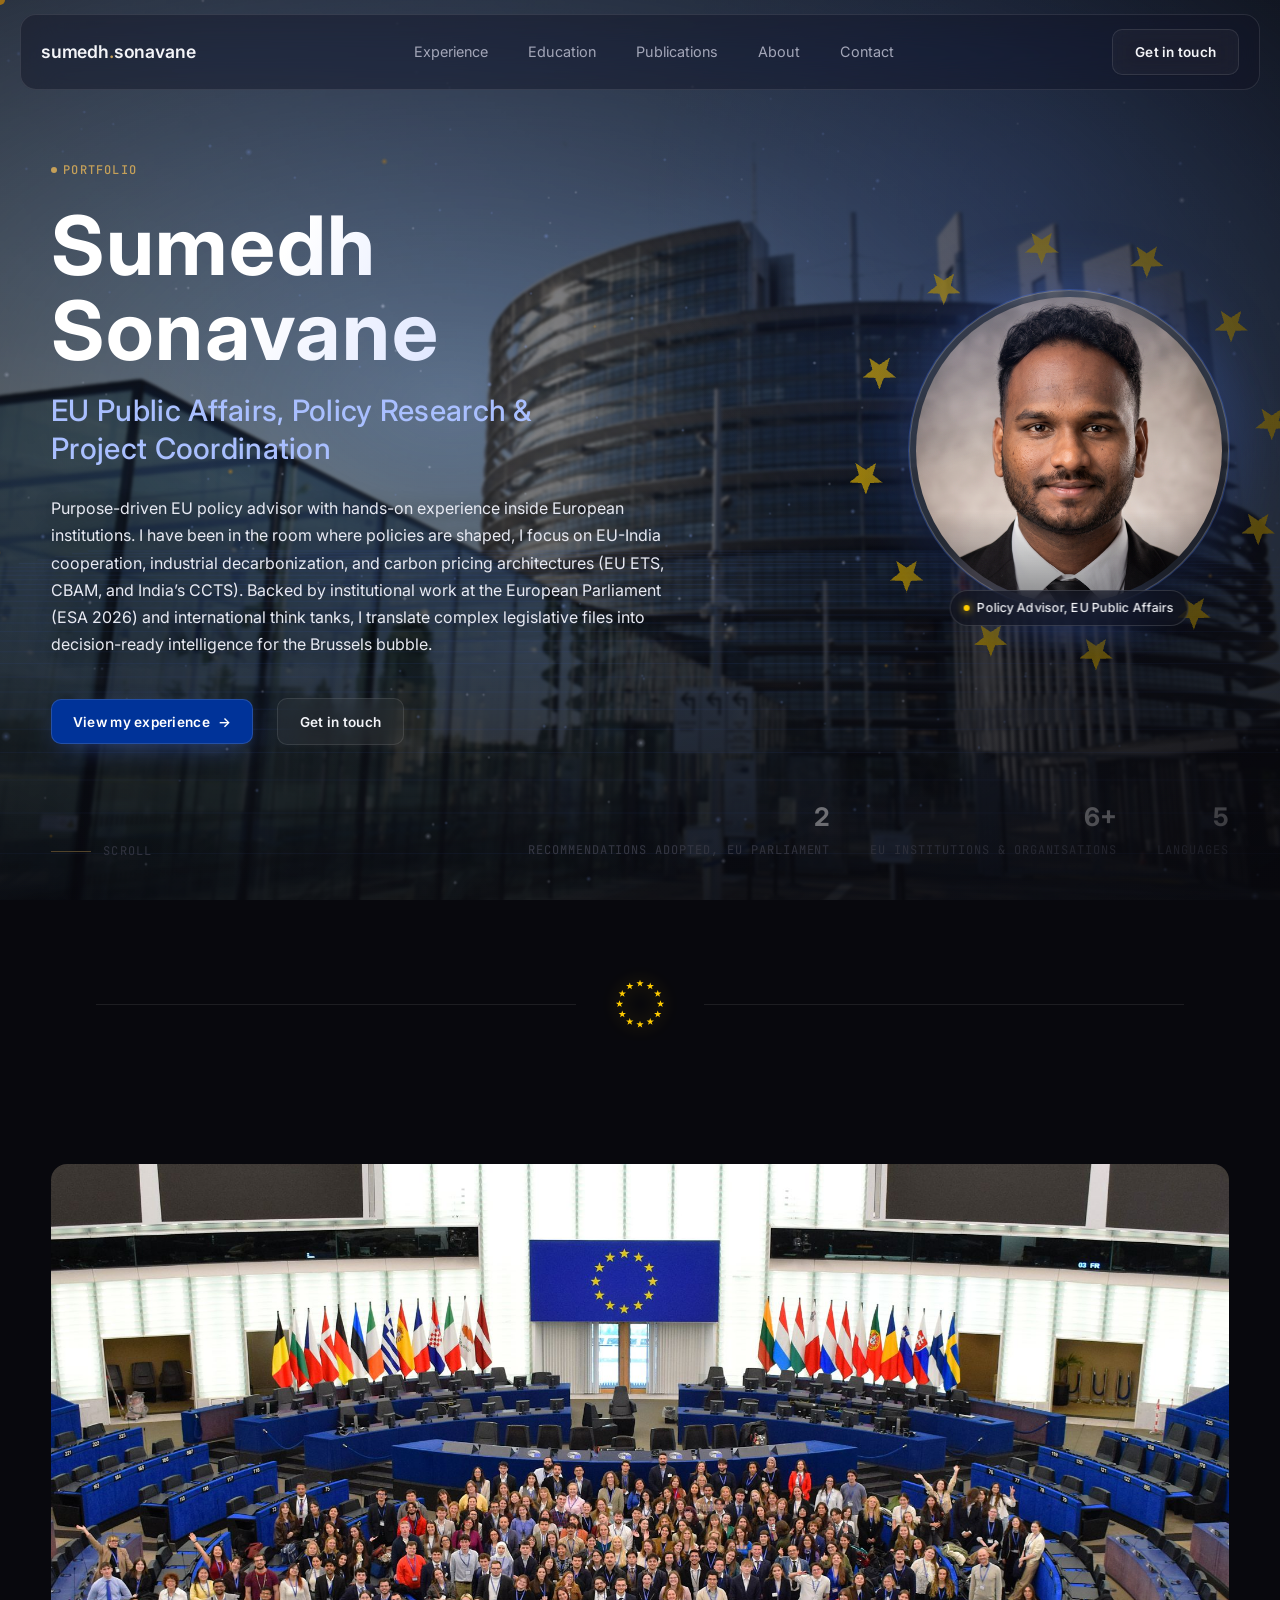
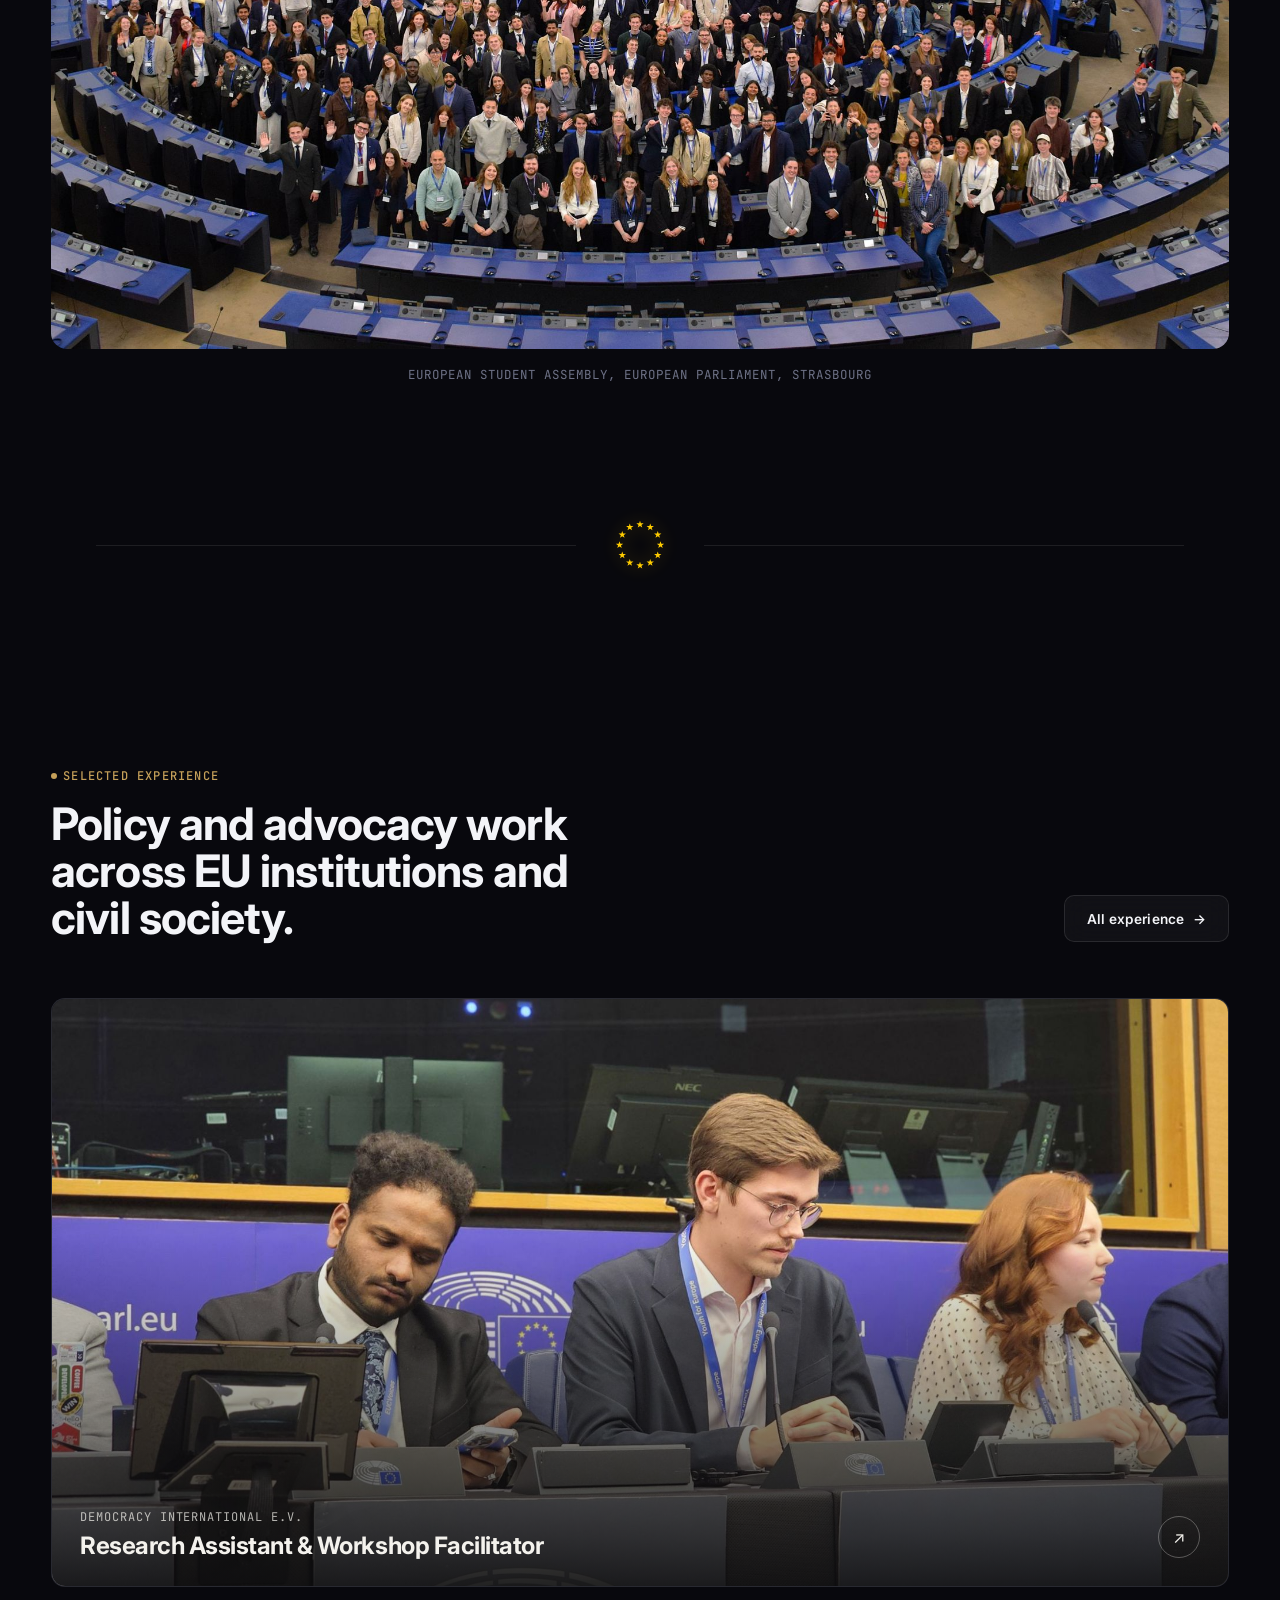
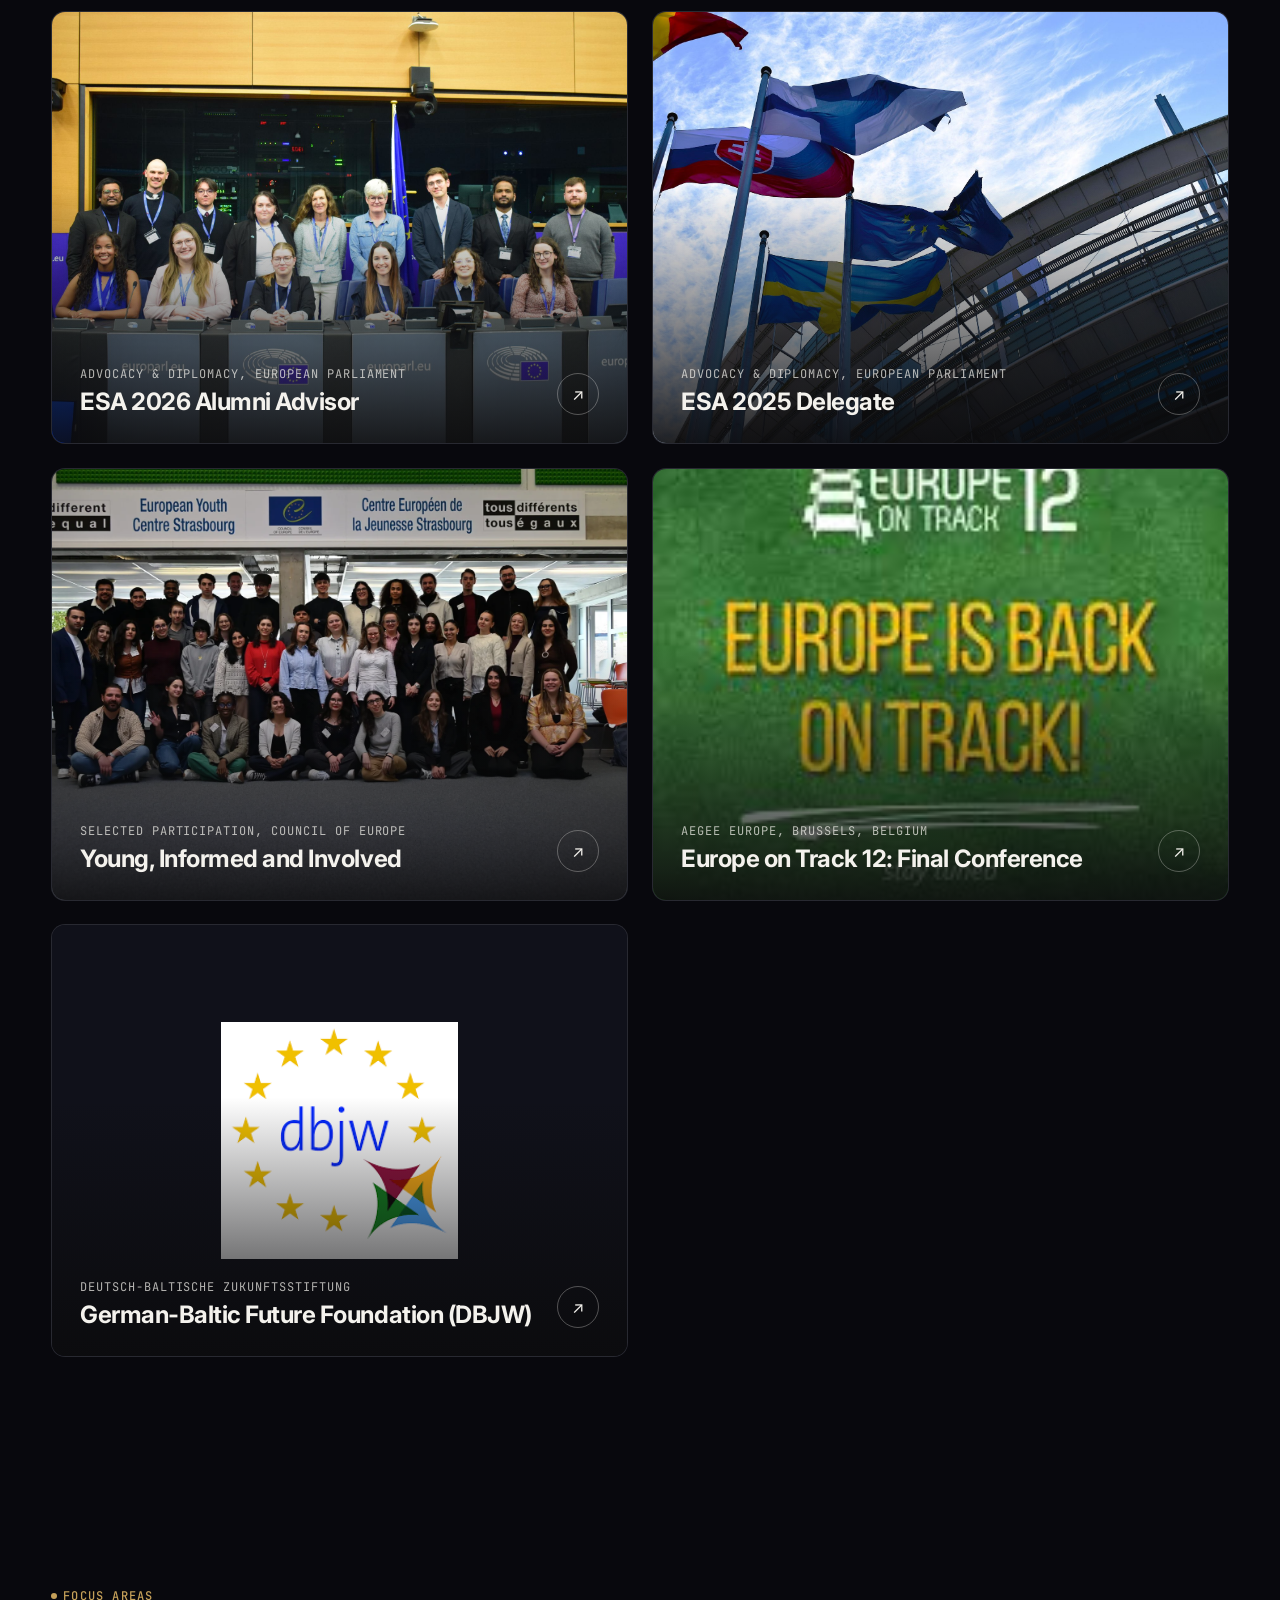
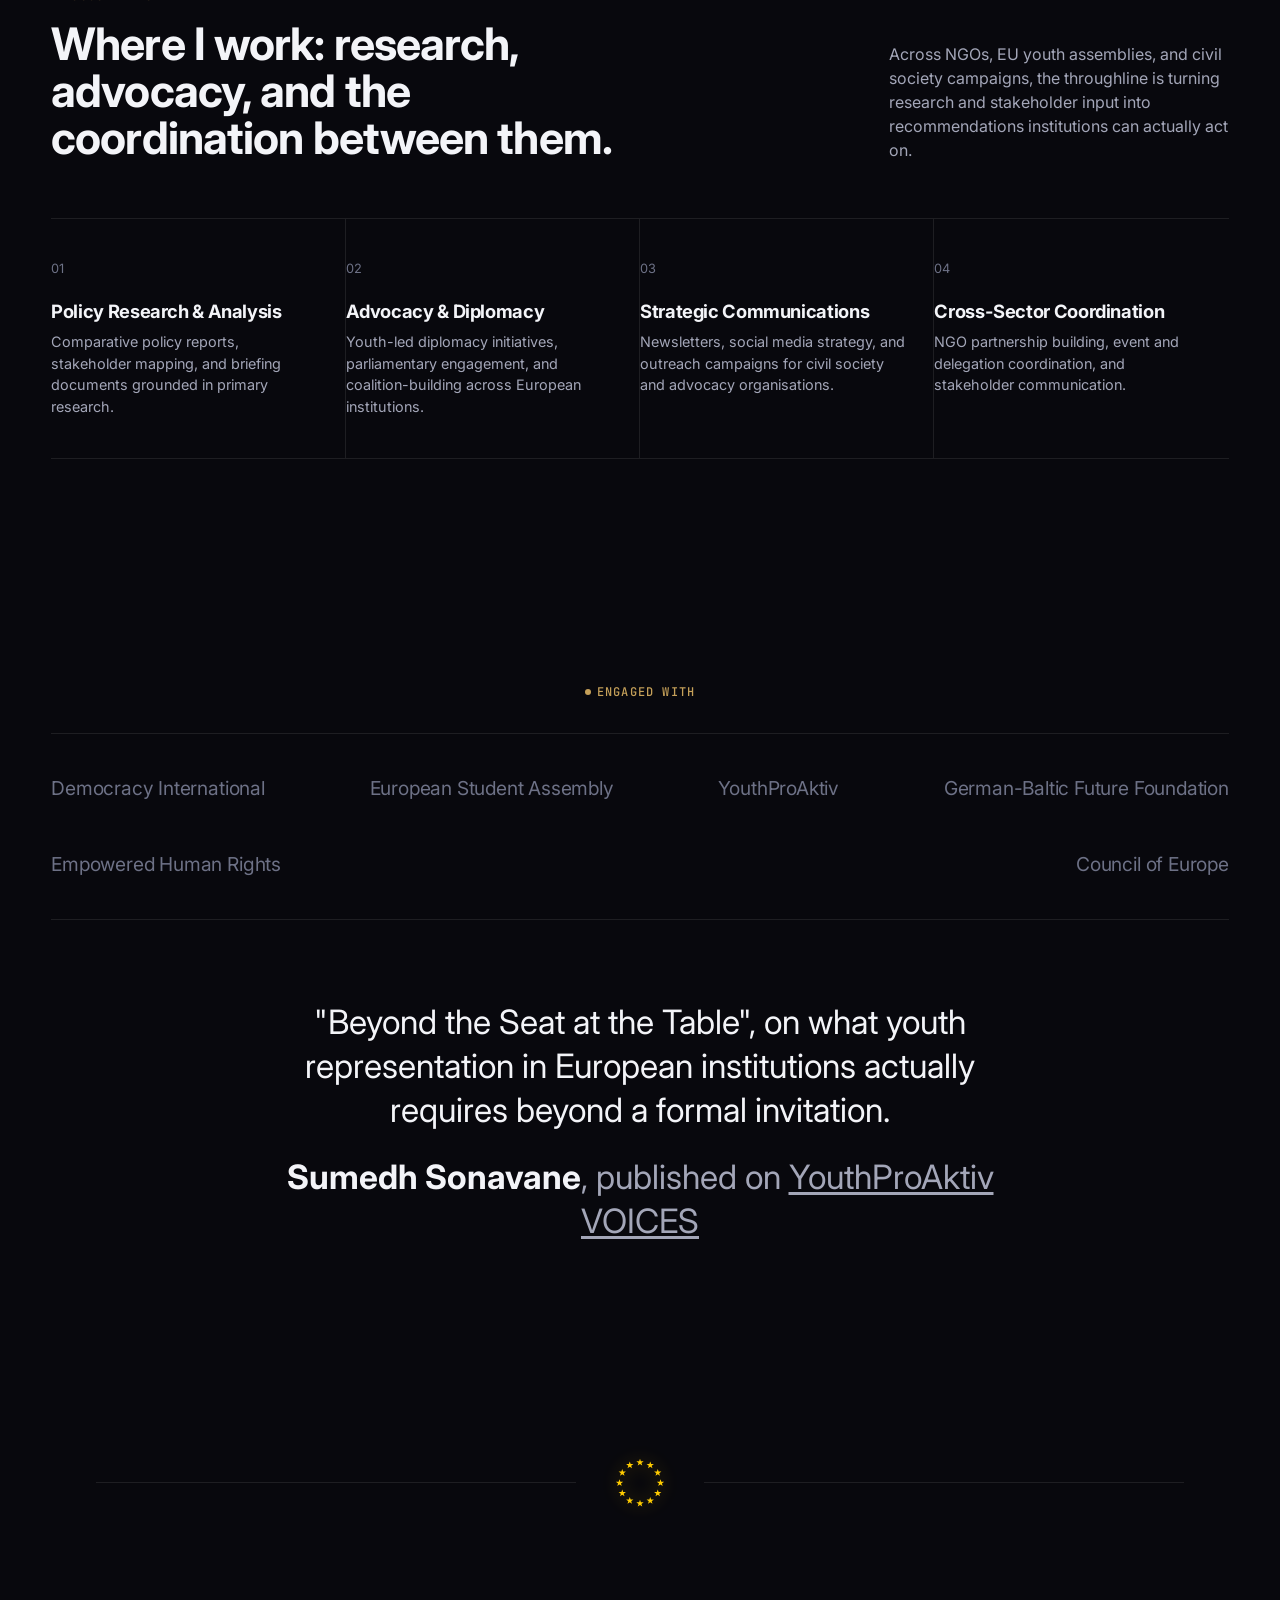
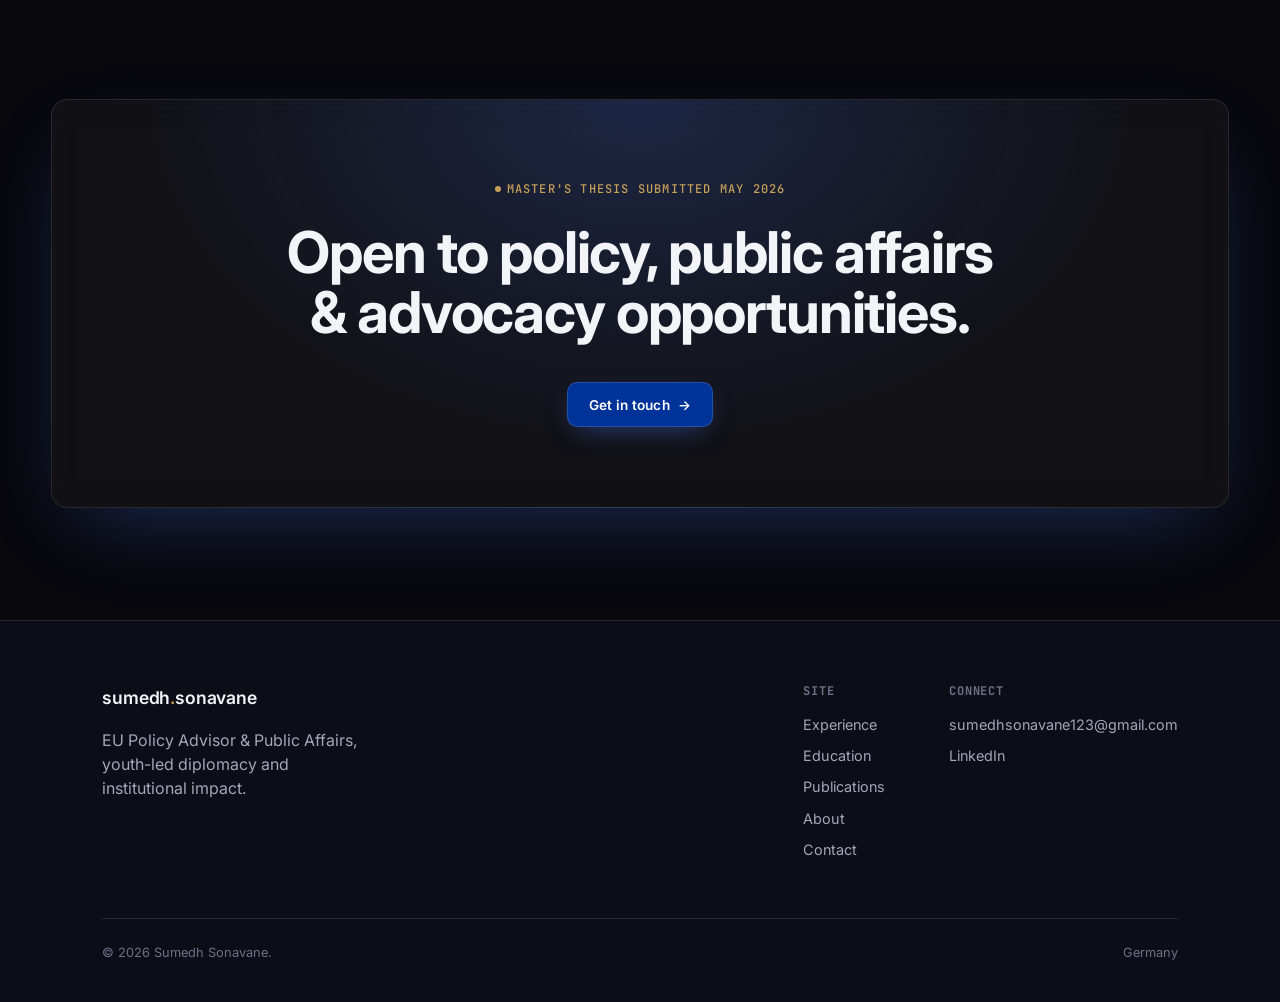
==== index.html @ 0003c704 "Initial commit: Sumedh Sonavane portfolio site" ====
<!DOCTYPE html>
<html lang="en">
<head>
<meta charset="UTF-8" />
<meta name="viewport" content="width=device-width, initial-scale=1.0" />
<title>Sumedh Sonavane | EU Public Affairs, Policy Research &amp; Project Coordination</title>
<meta name="description" content="Sumedh Sonavane, EU policy advisor and researcher working on industrial decarbonization, carbon pricing (EU ETS, CBAM, India's CCTS) and cross-border trade policy. Based in Germany." />
<meta name="theme-color" content="#08080d" />
<link rel="preconnect" href="https://fonts.googleapis.com">
<link rel="preconnect" href="https://fonts.gstatic.com" crossorigin>
<link href="https://fonts.googleapis.com/css2?family=Inter:wght@400;500;600;700;800&family=JetBrains+Mono:wght@400;500&display=swap" rel="stylesheet">
<link rel="stylesheet" href="css/styles.css" />
</head>
<body>

<nav class="nav">
  <a href="index.html" class="nav-logo">sumedh<span>.</span>sonavane</a>
  <div class="nav-links nav-links-desktop">
    <a href="experience/index.html">Experience</a>
    <a href="education.html">Education</a>
    <a href="publications.html">Publications</a>
    <a href="about.html">About</a>
    <a href="contact.html">Contact</a>
  </div>
  <div class="nav-cta">
    <a href="contact.html" class="btn btn-outline">Get in touch</a>
    <button class="nav-toggle" aria-label="Toggle menu">
      <span></span><span></span>
    </button>
  </div>
</nav>

<div class="mobile-menu">
  <a href="experience/index.html">Experience</a>
  <a href="education.html">Education</a>
  <a href="publications.html">Publications</a>
  <a href="about.html">About</a>
  <a href="contact.html">Contact</a>
</div>

<!-- ============ HERO ============ -->
<header class="hero">
  <div class="hero-bg-photo"><img src="images/eu-parliament-building.jpg" alt="" role="presentation" fetchpriority="high" /></div>
  <canvas id="hero-canvas" aria-hidden="true"></canvas>
  <div class="hero-glow"></div>
  <div class="container hero-content">
    <div class="hero-grid">
      <div class="hero-text">
        <p class="eyebrow reveal is-visible" style="margin-bottom:1.5rem;">Portfolio</p>
        <h1 class="hero-headline">
          <span class="line name"><span>Sumedh Sonavane</span></span>
          <span class="line role"><span><span class="sr-only">| </span>EU Public Affairs, Policy Research &amp; Project Coordination</span></span>
        </h1>
        <p class="hero-sub reveal is-visible">Purpose-driven EU policy advisor with hands-on experience inside European institutions. I have been in the room where policies are shaped, I focus on EU-India cooperation, industrial decarbonization, and carbon pricing architectures (EU ETS, CBAM, and India’s CCTS). Backed by institutional work at the European Parliament (ESA 2026) and international think tanks, I translate complex legislative files into decision-ready intelligence for the Brussels bubble.</p>
        <div class="hero-actions reveal is-visible">
          <a href="experience/index.html" class="btn btn-primary">View my experience <span class="btn-arrow">→</span></a>
          <a href="contact.html" class="btn btn-outline">Get in touch</a>
        </div>
      </div>
      <div class="hero-photo-wrap reveal is-visible">
        <div class="hero-photo-frame">
          <img src="images/sumedh-portrait.png" width="600" height="600" alt="Portrait of Sumedh Sonavane" fetchpriority="high" />
        </div>
        <div class="hero-photo-chip"><span class="dot"></span>Policy Advisor, EU Public Affairs</div>
      </div>
    </div>
  </div>
  <div class="hero-scroll"><span class="hero-scroll-line"></span> Scroll</div>
  <div class="hero-stats">
    <div class="hero-stat"><strong>2</strong><span>Recommendations adopted, EU Parliament</span></div>
    <div class="hero-stat"><strong>6+</strong><span>EU institutions &amp; organisations</span></div>
    <div class="hero-stat"><strong>5</strong><span>Languages</span></div>
  </div>
</header>

<div class="eu-divider reveal">
  <svg class="eu-stars-circle" viewBox="0 0 100 100" width="64" height="64" aria-hidden="true">
    <defs>
      <polygon id="eu-star-2" points="0,-6 1.38,-1.9 5.71,-1.85 2.24,0.73 3.53,4.85 0,2.35 -3.53,4.85 -2.24,0.73 -5.71,-1.85 -1.38,-1.9" />
    </defs>
    <g fill="var(--eu-yellow)">
      <use href="#eu-star-2" transform="translate(50,18)" />
      <use href="#eu-star-2" transform="translate(66,22.29)" />
      <use href="#eu-star-2" transform="translate(77.71,34)" />
      <use href="#eu-star-2" transform="translate(82,50)" />
      <use href="#eu-star-2" transform="translate(77.71,66)" />
      <use href="#eu-star-2" transform="translate(66,77.71)" />
      <use href="#eu-star-2" transform="translate(50,82)" />
      <use href="#eu-star-2" transform="translate(34,77.71)" />
      <use href="#eu-star-2" transform="translate(22.29,66)" />
      <use href="#eu-star-2" transform="translate(18,50)" />
      <use href="#eu-star-2" transform="translate(22.29,34)" />
      <use href="#eu-star-2" transform="translate(34,22.29)" />
    </g>
  </svg>
</div>

<!-- ============ PHOTO BANNER ============ -->
<section class="photo-banner reveal">
  <div class="container">
    <div class="photo-banner-media">
      <img src="images/esa-hemicycle.jpg" alt="European Student Assembly delegates gathered in the hemicycle, European Parliament, Strasbourg" />
    </div>
    <p class="photo-banner-caption">European Student Assembly, European Parliament, Strasbourg</p>
  </div>
</section>

<div class="eu-divider reveal">
  <svg class="eu-stars-circle" viewBox="0 0 100 100" width="64" height="64" aria-hidden="true">
    <defs>
      <polygon id="eu-star-3" points="0,-6 1.38,-1.9 5.71,-1.85 2.24,0.73 3.53,4.85 0,2.35 -3.53,4.85 -2.24,0.73 -5.71,-1.85 -1.38,-1.9" />
    </defs>
    <g fill="var(--eu-yellow)">
      <use href="#eu-star-3" transform="translate(50,18)" />
      <use href="#eu-star-3" transform="translate(66,22.29)" />
      <use href="#eu-star-3" transform="translate(77.71,34)" />
      <use href="#eu-star-3" transform="translate(82,50)" />
      <use href="#eu-star-3" transform="translate(77.71,66)" />
      <use href="#eu-star-3" transform="translate(66,77.71)" />
      <use href="#eu-star-3" transform="translate(50,82)" />
      <use href="#eu-star-3" transform="translate(34,77.71)" />
      <use href="#eu-star-3" transform="translate(22.29,66)" />
      <use href="#eu-star-3" transform="translate(18,50)" />
      <use href="#eu-star-3" transform="translate(22.29,34)" />
      <use href="#eu-star-3" transform="translate(34,22.29)" />
    </g>
  </svg>
</div>

<!-- ============ FEATURED EXPERIENCE ============ -->
<section id="experience">
  <div class="container">
    <div class="section-head reveal">
      <div>
        <p class="eyebrow" style="margin-bottom:1rem;">Selected experience</p>
        <h2 class="section-title">Policy and advocacy work across EU institutions and civil society.</h2>
      </div>
      <a href="experience/index.html" class="btn btn-outline">All experience <span class="btn-arrow">→</span></a>
    </div>

    <div class="work-grid reveal-stagger reveal">
      <a href="experience/democracy-international.html" class="work-card span-2">
        <div class="work-card-media"><img src="images/di-workshop-panel.jpg" alt="Sumedh Sonavane on a delegate panel, European Parliament, Strasbourg" /></div>
        <div class="work-card-info">
          <div>
            <p class="work-card-tag">Democracy International e.V.</p>
            <h3 class="work-card-title">Research Assistant &amp; Workshop Facilitator</h3>
          </div>
          <span class="work-card-arrow">↗</span>
        </div>
      </a>
      <a href="experience/esa-2026.html" class="work-card">
        <div class="work-card-media"><img src="images/esa-2026-team.jpg" alt="Alumni advisors and staff of the European Student Assembly 2026, European Parliament, Strasbourg" /></div>
        <div class="work-card-info">
          <div>
            <p class="work-card-tag">Advocacy &amp; Diplomacy, European Parliament</p>
            <h3 class="work-card-title">ESA 2026 Alumni Advisor</h3>
          </div>
          <span class="work-card-arrow">↗</span>
        </div>
      </a>
      <a href="experience/esa-2025.html" class="work-card">
        <div class="work-card-media"><img src="images/eu-flags.jpg" alt="EU and national flags outside the European Parliament, Strasbourg" /></div>
        <div class="work-card-info">
          <div>
            <p class="work-card-tag">Advocacy &amp; Diplomacy, European Parliament</p>
            <h3 class="work-card-title">ESA 2025 Delegate</h3>
          </div>
          <span class="work-card-arrow">↗</span>
        </div>
      </a>
      <a href="experience/coe-study-session.html" class="work-card">
        <div class="work-card-media"><img src="images/coe-youth-centre.webp" alt="Participants at the Council of Europe study session, European Youth Centre, Strasbourg" /></div>
        <div class="work-card-info">
          <div>
            <p class="work-card-tag">Selected Participation, Council of Europe</p>
            <h3 class="work-card-title">Young, Informed and Involved</h3>
          </div>
          <span class="work-card-arrow">↗</span>
        </div>
      </a>
      <a href="https://www.linkedin.com/posts/europeontrack_europeontrack12-ecoanxiety-eyfcoe-activity-7481003895008378880-MJ6z" target="_blank" rel="noopener" class="work-card">
        <div class="work-card-media"><img src="images/europe-on-track-12.jpg" alt="Europe on Track 12 Final Conference" /></div>
        <div class="work-card-info">
          <div>
            <p class="work-card-tag">AEGEE Europe, Brussels, Belgium</p>
            <h3 class="work-card-title">Europe on Track 12: Final Conference</h3>
          </div>
          <span class="work-card-arrow">↗</span>
        </div>
      </a>
      <a href="experience/dbjw.html" class="work-card">
        <div class="work-card-media" style="background:var(--bg-raised); display:flex; align-items:center; justify-content:center;">
          <img src="images/dbjw-logo.png" alt="DBJW logo" style="width:55%; height:55%; object-fit:contain;" />
        </div>
        <div class="work-card-info">
          <div>
            <p class="work-card-tag">Deutsch-Baltische Zukunftsstiftung</p>
            <h3 class="work-card-title">German-Baltic Future Foundation (DBJW)</h3>
          </div>
          <span class="work-card-arrow">↗</span>
        </div>
      </a>
    </div>
  </div>
</section>

<!-- ============ FOCUS AREAS ============ -->
<section>
  <div class="container">
    <div class="section-head reveal">
      <div>
        <p class="eyebrow" style="margin-bottom:1rem;">Focus areas</p>
        <h2 class="section-title">Where I work: research, advocacy, and the coordination between them.</h2>
      </div>
      <p class="section-desc">Across NGOs, EU youth assemblies, and civil society campaigns, the throughline is turning research and stakeholder input into recommendations institutions can actually act on.</p>
    </div>

    <div class="cap-grid reveal-stagger reveal">
      <div class="cap-item">
        <span class="num">01</span>
        <h3>Policy Research &amp; Analysis</h3>
        <p>Comparative policy reports, stakeholder mapping, and briefing documents grounded in primary research.</p>
      </div>
      <div class="cap-item">
        <span class="num">02</span>
        <h3>Advocacy &amp; Diplomacy</h3>
        <p>Youth-led diplomacy initiatives, parliamentary engagement, and coalition-building across European institutions.</p>
      </div>
      <div class="cap-item">
        <span class="num">03</span>
        <h3>Strategic Communications</h3>
        <p>Newsletters, social media strategy, and outreach campaigns for civil society and advocacy organisations.</p>
      </div>
      <div class="cap-item">
        <span class="num">04</span>
        <h3>Cross-Sector Coordination</h3>
        <p>NGO partnership building, event and delegation coordination, and stakeholder communication.</p>
      </div>
    </div>
  </div>
</section>

<!-- ============ ORGANISATIONS ============ -->
<section>
  <div class="container">
    <p class="eyebrow reveal" style="margin-bottom:2rem; justify-content:center; display:flex;">Engaged with</p>
    <div class="logo-strip reveal">
      <span>Democracy&nbsp;International</span>
      <span>European Student Assembly</span>
      <span>YouthProAktiv</span>
      <span>German-Baltic Future Foundation</span>
      <span>Empowered Human Rights</span>
      <span>Council of Europe</span>
    </div>

    <div class="quote-block reveal">
      <p>"Beyond the Seat at the Table", on what youth representation in European institutions actually requires beyond a formal invitation.</p>
      <p class="quote-attr"><strong>Sumedh Sonavane</strong>, published on <a href="https://youthproaktiv.substack.com/p/beyond-the-seat-at-the-table" target="_blank" rel="noopener" style="color:inherit; text-decoration:underline; text-underline-offset:3px;">YouthProAktiv VOICES</a></p>
    </div>
  </div>
</section>

<div class="eu-divider reveal">
  <svg class="eu-stars-circle" viewBox="0 0 100 100" width="64" height="64" aria-hidden="true">
    <defs>
      <polygon id="eu-star" points="0,-6 1.38,-1.9 5.71,-1.85 2.24,0.73 3.53,4.85 0,2.35 -3.53,4.85 -2.24,0.73 -5.71,-1.85 -1.38,-1.9" />
    </defs>
    <g fill="var(--eu-yellow)">
      <use href="#eu-star" transform="translate(50,18)" />
      <use href="#eu-star" transform="translate(66,22.29)" />
      <use href="#eu-star" transform="translate(77.71,34)" />
      <use href="#eu-star" transform="translate(82,50)" />
      <use href="#eu-star" transform="translate(77.71,66)" />
      <use href="#eu-star" transform="translate(66,77.71)" />
      <use href="#eu-star" transform="translate(50,82)" />
      <use href="#eu-star" transform="translate(34,77.71)" />
      <use href="#eu-star" transform="translate(22.29,66)" />
      <use href="#eu-star" transform="translate(18,50)" />
      <use href="#eu-star" transform="translate(22.29,34)" />
      <use href="#eu-star" transform="translate(34,22.29)" />
    </g>
  </svg>
</div>

<!-- ============ CTA ============ -->
<section>
  <div class="cta-band reveal">
    <p class="eyebrow" style="justify-content:center; display:flex; margin-bottom:1.5rem;">Master's thesis submitted May 2026</p>
    <h2>Open to policy, public affairs &amp; advocacy opportunities.</h2>
    <a href="contact.html" class="btn btn-primary">Get in touch <span class="btn-arrow">→</span></a>
  </div>
</section>

<footer>
  <div class="container">
    <div class="footer-top">
      <div>
        <a href="index.html" class="nav-logo">sumedh<span>.</span>sonavane</a>
        <p style="color:var(--fg-muted); margin-top:1rem; max-width:26ch;">EU Policy Advisor &amp; Public Affairs, youth-led diplomacy and institutional impact.</p>
      </div>
      <div class="footer-links">
        <div class="footer-col">
          <h4>Site</h4>
          <a href="experience/index.html">Experience</a>
          <a href="education.html">Education</a>
          <a href="publications.html">Publications</a>
          <a href="about.html">About</a>
          <a href="contact.html">Contact</a>
        </div>
        <div class="footer-col">
          <h4>Connect</h4>
          <a href="mailto:sumedhsonavane123@gmail.com">sumedhsonavane123@gmail.com</a>
          <a href="https://www.linkedin.com/in/sumedh-sonavane-eu" target="_blank" rel="noopener">LinkedIn</a>
        </div>
      </div>
    </div>
    <div class="footer-bottom">
      <span>© 2026 Sumedh Sonavane.</span>
      <span>Germany</span>
    </div>
  </div>
</footer>

<script src="js/main.js"></script>
<script>
  // Load the 3D hero after first paint so it never delays content.
  (function () {
    function load() { var s = document.createElement('script'); s.src = 'js/hero3d.js'; document.body.appendChild(s); }
    function ready() { (window.requestIdleCallback || function (f) { setTimeout(f, 200); })(load); }
    if (document.readyState === 'complete') ready(); else window.addEventListener('load', ready);
  })();
</script>
</body>
</html>
---- css/styles.css ----
/* ============================================
   DESIGN TOKENS
   ============================================ */
:root {
  color-scheme: dark;

  /* EU blue, brightened into a glow for dark surfaces, plus a muted gold */
  --eu-blue: #003399;
  --eu-yellow: #FFCC00;
  --glow: #4d7cff;
  --glow-soft: rgba(77, 124, 255, 0.16);
  --eu-gold: #C5A059;

  /* Dark glass "chrome" — floating nav, page headers, footer, CTA panels */
  --navy: #0c0d16;
  --navy-raised: #14162a;
  --navy-line: rgba(255, 255, 255, 0.1);
  --navy-text: #f3f4f8;
  --navy-text-muted: #a3a6b8;
  --navy-text-faint: #6d7186;

  /* Deep charcoal reading surface */
  --bg: #08080d;
  --bg-raised: #10111a;
  --fg: #f3f4f8;
  --fg-muted: #a3a6b8;
  --fg-faint: #6d7186;
  --line: rgba(255, 255, 255, 0.09);

  --glass: rgba(255, 255, 255, 0.04);
  --glass-border: rgba(255, 255, 255, 0.1);

  --accent: var(--eu-gold);
  --accent-soft: #ecdcbd;
  --accent-hover: #a8854a;
  /* hover/active color for outline buttons & filters */
  --interactive: #7ea2ff;
  --radius: 2px;

  --font-display: 'Inter', system-ui, sans-serif; /* headings — bold/700 */
  --font-body: 'Inter', system-ui, sans-serif;    /* paragraphs — regular/400, medium/500 */
  --font-mono: 'JetBrains Mono', 'SF Mono', ui-monospace, monospace; /* labels, meta, code-style text */

  --container: 1320px;
  --gutter: clamp(1.25rem, 4vw, 3.5rem);

  --ease: cubic-bezier(0.16, 1, 0.3, 1);
  --dur-fast: 0.3s;
  --dur-med: 0.6s;
  --dur-slow: 1s;
}

/* ============================================
   RESET
   ============================================ */
*, *::before, *::after { box-sizing: border-box; margin: 0; padding: 0; }
html { scroll-behavior: smooth; }
@media (prefers-reduced-motion: reduce) {
  html { scroll-behavior: auto; }
  *, *::before, *::after { animation-duration: 0.01ms !important; animation-iteration-count: 1 !important; transition-duration: 0.01ms !important; scroll-behavior: auto !important; }
}
body {
  background: var(--bg);
  color: var(--fg);
  font-family: var(--font-body);
  font-size: 16px;
  line-height: 1.5;
  -webkit-font-smoothing: antialiased;
  overflow-x: hidden;
}
/* fixed ambient gradients — cheap, no repaint on scroll */
body::before {
  content: '';
  position: fixed; inset: 0; z-index: -1;
  pointer-events: none;
  background:
    radial-gradient(900px 520px at 88% -8%, rgba(77, 124, 255, 0.12), transparent 60%),
    radial-gradient(700px 480px at -8% 42%, rgba(197, 160, 89, 0.06), transparent 60%),
    radial-gradient(800px 500px at 60% 110%, rgba(77, 124, 255, 0.07), transparent 60%);
}
.sr-only {
  position: absolute; width: 1px; height: 1px; padding: 0; margin: -1px;
  overflow: hidden; clip: rect(0, 0, 0, 0); white-space: nowrap; border: 0;
}
::-webkit-scrollbar { width: 10px; }
::-webkit-scrollbar-track { background: var(--bg); }
::-webkit-scrollbar-thumb { background: #2a2c3c; border-radius: 999px; }
img { max-width: 100%; display: block; }
a { color: inherit; text-decoration: none; }
button { font: inherit; color: inherit; background: none; border: none; cursor: pointer; }
ul { list-style: none; }
h1, h2, h3, h4 { font-family: var(--font-display); font-weight: 700; line-height: 1.05; letter-spacing: -0.02em; }

.container {
  max-width: var(--container);
  margin: 0 auto;
  padding-left: var(--gutter);
  padding-right: var(--gutter);
}

.eyebrow {
  display: inline-flex;
  align-items: center;
  gap: 0.5em;
  font-family: var(--font-mono);
  font-size: 0.75rem;
  font-weight: 500;
  letter-spacing: 0.1em;
  text-transform: uppercase;
  color: var(--accent);
}
.eyebrow::before {
  content: '';
  width: 6px;
  height: 6px;
  border-radius: 50%;
  background: var(--accent);
}

/* ============================================
   BUTTONS
   ============================================ */
.btn {
  display: inline-flex;
  align-items: center;
  gap: 0.6em;
  padding: 0.9em 1.6em;
  font-size: 0.85rem;
  font-weight: 600;
  letter-spacing: 0.02em;
  border-radius: 10px;
  transition: transform var(--dur-fast) var(--ease), background var(--dur-fast) var(--ease), color var(--dur-fast) var(--ease), border-color var(--dur-fast) var(--ease), box-shadow var(--dur-fast) var(--ease);
  white-space: nowrap;
}
.btn-primary {
  background: var(--eu-blue); /* existing EU blue */
  color: #ffffff;
  box-shadow: 0 8px 28px -10px rgba(77, 124, 255, 0.55), inset 0 0 0 1px rgba(255, 255, 255, 0.14);
}
.btn-primary:hover { transform: translateY(-2px); background: #0a44c2; box-shadow: 0 12px 34px -10px rgba(77, 124, 255, 0.75), inset 0 0 0 1px rgba(255, 255, 255, 0.22); }
.btn-outline {
  border: 1px solid var(--glass-border);
  background: var(--glass);
  -webkit-backdrop-filter: blur(12px);
  backdrop-filter: blur(12px);
  color: var(--fg);
}
.btn-outline:hover { border-color: var(--interactive); color: var(--interactive); transform: translateY(-2px); }
.btn-arrow { transition: transform var(--dur-fast) var(--ease); }
.btn:hover .btn-arrow { transform: translateX(3px); }

/* ============================================
   NAV
   ============================================ */
.nav {
  --bg: var(--navy);
  --bg-raised: var(--navy-raised);
  --fg: var(--navy-text);
  --fg-muted: var(--navy-text-muted);
  --fg-faint: var(--navy-text-faint);
  --line: var(--navy-line);
  --interactive: var(--eu-gold);
  color: var(--fg);
  /* floating glass pill */
  position: fixed;
  top: 14px; left: 50%;
  transform: translateX(-50%);
  width: calc(100% - 2rem);
  max-width: 1240px;
  z-index: 100;
  display: flex;
  align-items: center;
  justify-content: space-between;
  padding: 0.85rem 1.25rem;
  border-radius: 16px;
  background: rgba(18, 19, 32, 0.45);
  -webkit-backdrop-filter: blur(18px) saturate(140%);
  backdrop-filter: blur(18px) saturate(140%);
  border: 1px solid var(--glass-border);
  transition: padding var(--dur-fast) var(--ease), background var(--dur-fast) var(--ease), box-shadow var(--dur-fast) var(--ease);
}
.nav.is-scrolled {
  padding-top: 0.65rem;
  padding-bottom: 0.65rem;
  background: rgba(14, 15, 26, 0.72);
  box-shadow: 0 10px 40px rgba(0, 0, 0, 0.45), 0 0 0 1px rgba(77, 124, 255, 0.08);
}
.nav-logo {
  font-family: var(--font-display);
  font-weight: 600;
  font-size: 1.1rem;
  letter-spacing: -0.01em;
}
.nav-logo span { color: var(--accent); }
.nav-links {
  display: flex;
  align-items: center;
  gap: 2.5rem;
}
.nav-links a:not(.btn) {
  font-size: 0.9rem;
  color: var(--fg-muted);
  position: relative;
  transition: color var(--dur-fast) var(--ease);
}
.nav-links a:not(.btn):hover { color: var(--fg); }
.nav-links a.active { color: var(--fg); }
.nav-cta { display: flex; align-items: center; gap: 1.5rem; }
.nav-toggle {
  display: none;
  flex-direction: column;
  gap: 5px;
  z-index: 200;
}
.nav-toggle span {
  width: 22px; height: 2px; background: var(--fg);
  transition: transform var(--dur-fast) var(--ease), opacity var(--dur-fast) var(--ease);
}

@media (max-width: 860px) {
  .nav-links-desktop { display: none; }
  .nav-cta .btn-outline { display: none; }
  .nav-toggle { display: flex; }
  .mobile-menu {
    --bg: var(--navy);
    --fg: var(--navy-text);
    --fg-muted: var(--navy-text-muted);
    --line: var(--navy-line);
    --interactive: var(--eu-gold);
    position: fixed; inset: 0;
    background: var(--bg);
    color: var(--fg);
    display: flex; flex-direction: column;
    justify-content: center;
    padding: var(--gutter);
    gap: 1.5rem;
    transform: translateY(-100%);
    transition: transform var(--dur-med) var(--ease);
    z-index: 150;
  }
  .mobile-menu.is-open { transform: translateY(0); }
  .mobile-menu a { font-family: var(--font-display); font-size: 2.5rem; font-weight: 600; }
  body.menu-open { overflow: hidden; }
}
@media (min-width: 861px) { .mobile-menu { display: none; } }

/* ============================================
   HERO
   ============================================ */
.hero {
  background: var(--bg);
  color: var(--fg);
  position: relative;
  z-index: 0; /* establishes .hero's own stacking context — without this, the -1 photo below escaped to the PAGE level and rendered behind unrelated content instead of just behind .hero's own background, which is why it was invisible */
  min-height: 100vh;
  display: flex;
  flex-direction: column;
  justify-content: center;
  padding-top: 8rem;
  padding-bottom: 8rem; /* room for the scroll cue + stats under the longer bio */
  overflow: hidden;
}
/* real photo of the Parliament building, sitting behind everything else but still clearly visible */
.hero-bg-photo {
  position: absolute; inset: 0; z-index: -1;
  overflow: hidden;
}
.hero-bg-photo img {
  width: 100%; height: 100%; object-fit: cover; object-position: center 30%;
  display: block;
  opacity: 0.55;
  filter: blur(1.5px) saturate(0.9);
  transform: scale(1.03); /* hides the blur's soft edge */
}
#hero-canvas {
  position: absolute; inset: 0;
  width: 100%; height: 100%;
  z-index: 0;
  pointer-events: none;
  opacity: 0;
  transition: opacity 1.4s var(--ease);
}
#hero-canvas.is-ready { opacity: 1; }
/* vignette keeps the 3D layer and background photo from ever competing with the text */
.hero::after {
  content: '';
  position: absolute; inset: 0; z-index: 0;
  pointer-events: none;
  background: radial-gradient(ellipse at 35% 45%, transparent 0%, rgba(8, 8, 13, 0.55) 65%, rgba(8, 8, 13, 0.88) 100%);
}
.hero-glow {
  position: absolute;
  top: -20%; right: -10%;
  width: 60vw; height: 60vw;
  max-width: 900px; max-height: 900px;
  background: radial-gradient(circle, rgba(77,124,255,0.18) 0%, rgba(77,124,255,0) 70%);
  pointer-events: none;
  z-index: 0;
}
.hero-content { position: relative; z-index: 1; }
.hero-grid {
  display: grid;
  grid-template-columns: 1.15fr 0.85fr;
  gap: 3rem;
  align-items: center;
}
.hero-photo-wrap {
  position: relative;
  max-width: 320px;
  margin-left: auto;
}
/* soft elliptical "floor" light under the portrait — grounds it and adds depth (replaces the old halo blob) */
.hero-photo-wrap::before {
  content: '';
  position: absolute; left: 16%; right: 16%; bottom: -30px; height: 56px;
  z-index: 0;
  background: radial-gradient(ellipse at center, rgba(77, 124, 255, 0.5), transparent 70%);
  filter: blur(14px);
  pointer-events: none;
}
/* glassmorphic frame with a fine glowing edge */
.hero-photo-frame {
  position: relative;
  z-index: 1;
  aspect-ratio: 1 / 1;
  border-radius: 50%; /* circular portrait */
  overflow: hidden;
  padding: 6px;
  border: 1px solid rgba(255, 255, 255, 0.2);
  background: linear-gradient(145deg, rgba(255, 255, 255, 0.14), rgba(255, 255, 255, 0.03));
  -webkit-backdrop-filter: blur(14px);
  backdrop-filter: blur(14px);
  box-shadow:
    0 0 0 1px rgba(77, 124, 255, 0.28),
    0 30px 60px -20px rgba(0, 0, 0, 0.75),
    0 0 70px -12px rgba(77, 124, 255, 0.5);
  will-change: transform;
}
.hero-photo-frame img {
  width: 100%; height: 100%;
  object-fit: cover;
  object-position: center 12%;
  display: block;
  border-radius: 50%;
  filter: contrast(1.04) saturate(1.05);
}
/* colour-grade + bottom fade so the studio backdrop sits into the dark page */
.hero-photo-frame::after {
  content: '';
  position: absolute; inset: 6px;
  border-radius: 50%;
  pointer-events: none;
  background:
    linear-gradient(to top, rgba(8, 8, 13, 0.5) 0%, rgba(8, 8, 13, 0) 30%),
    linear-gradient(160deg, rgba(77, 124, 255, 0.16), transparent 45%);
}
.hero-photo-chip {
  position: absolute; left: 50%; bottom: -16px; transform: translateX(-50%); z-index: 2;
  width: max-content; max-width: 100%;
  display: flex; align-items: center; gap: 0.6em;
  padding: 0.6em 1.05em;
  border-radius: 999px;
  font-size: 0.78rem; font-weight: 500; letter-spacing: 0.01em;
  color: var(--fg);
  background: rgba(14, 15, 26, 0.55);
  border: 1px solid rgba(255, 255, 255, 0.14);
  -webkit-backdrop-filter: blur(12px);
  backdrop-filter: blur(12px);
}
.hero-photo-chip .dot { width: 6px; height: 6px; border-radius: 50%; background: var(--eu-yellow); box-shadow: 0 0 8px var(--eu-yellow); flex-shrink: 0; }
@media (max-width: 900px) {
  .hero-grid { grid-template-columns: 1fr; }
  .hero-photo-wrap { max-width: 240px; margin: 2.5rem auto 0; }
}
.hero-headline {
  font-size: clamp(2.6rem, 8vw, 6.4rem);
  max-width: 18ch;
  margin-bottom: 1.75rem;
  letter-spacing: 0.02em;
}
.hero-headline .line { display: block; overflow: visible; } /* visible so the gold glow isn't clipped */
.hero-headline .line span { display: block; }
/* main title: name large, role beneath (one <h1>; the "|" is kept for screen readers/SEO) */
.hero-headline { font-size: clamp(2.6rem, 6.4vw, 5.6rem); line-height: 1.04; }
.hero-headline .name {
  background: linear-gradient(120deg, #ffffff 35%, #b9c9ff 100%);
  -webkit-background-clip: text; background-clip: text;
  color: transparent;
}
.hero-headline .role {
  margin-top: 1.1rem;
  font-family: var(--font-display);
  font-size: clamp(1.15rem, 2.3vw, 1.85rem);
  font-weight: 500;
  letter-spacing: 0.01em;
  line-height: 1.3;
  color: #a9bfff;
  max-width: 30ch;
}
.hero-sub {
  font-size: clamp(1rem, 1.25vw, 1.12rem); /* slightly smaller than before to carry the longer bio */
  line-height: 1.7;
  color: #e7e9f2; /* brighter than --fg-muted so it stays readable over the background photo */
  text-shadow: 0 2px 16px rgba(0, 0, 0, 0.55); /* extra separation from bright sky in the photo */
  max-width: 62ch;
  margin-bottom: 2.5rem;
}
.hero-actions { display: flex; align-items: center; gap: 1.5rem; flex-wrap: wrap; }
.hero-scroll {
  position: absolute;
  bottom: 2.5rem; left: var(--gutter);
  display: flex; align-items: center; gap: 0.75rem;
  font-size: 0.75rem; letter-spacing: 0.1em; text-transform: uppercase;
  font-family: var(--font-mono);
  color: var(--fg-faint);
  font-family: var(--font-mono);
}
.hero-scroll-line { width: 40px; height: 1px; background: var(--fg-faint); position: relative; overflow: hidden; }
.hero-scroll-line::after {
  content: ''; position: absolute; inset: 0; background: var(--accent);
  animation: scrollline 2s ease-in-out infinite;
}
@keyframes scrollline { 0% { transform: translateX(-100%); } 50% { transform: translateX(0); } 100% { transform: translateX(100%); } }

.hero-stats {
  position: absolute;
  bottom: 2.5rem; right: var(--gutter);
  display: flex; gap: 2.5rem;
}
.hero-stat { text-align: right; }
.hero-stat strong { display: block; font-family: var(--font-display); font-size: 1.6rem; color: var(--fg); }
.hero-stat span { font-size: 0.75rem; color: var(--fg-faint); text-transform: uppercase; letter-spacing: 0.08em; font-family: var(--font-mono); }
@media (max-width: 700px) { .hero-stats { display: none; } }

/* ============================================
   SECTION SPACING
   ============================================ */
section { position: relative; padding: 7rem 0; }
.section-head {
  display: flex;
  justify-content: space-between;
  align-items: flex-end;
  gap: 2rem;
  margin-bottom: 3.5rem;
  flex-wrap: wrap;
}
.section-title { font-size: clamp(1.8rem, 3.5vw, 3rem); max-width: 20ch; }
.section-desc { color: var(--fg-muted); max-width: 34ch; font-size: 1rem; }

/* ============================================
   REVEAL ANIMATIONS
   ============================================ */
.reveal {
  opacity: 0;
  transform: translateY(28px);
  transition: opacity var(--dur-slow) var(--ease), transform var(--dur-slow) var(--ease);
}
.reveal.is-visible { opacity: 1; transform: translateY(0); }
.reveal-stagger.is-visible > * { transition-delay: calc(var(--i, 0) * 90ms); }

/* ============================================
   EU STARS DIVIDER
   ============================================ */
.eu-divider {
  display: flex;
  align-items: center;
  justify-content: center;
  margin: 4.5rem 0;
}
.eu-divider::before, .eu-divider::after {
  content: "";
  flex: 1;
  max-width: 480px;
  border-bottom: 1px solid var(--line);
}
.eu-divider::before { margin-right: 2rem; }
.eu-divider::after { margin-left: 2rem; }
.eu-stars-circle { animation: eu-slow-spin 40s linear infinite; flex-shrink: 0; filter: drop-shadow(0 0 8px rgba(255, 204, 0, 0.45)); }
@media (prefers-reduced-motion: reduce) { .eu-stars-circle { animation: none; } }
@keyframes eu-slow-spin { to { transform: rotate(360deg); } }

/* ============================================
   PHOTO BANNER (home page opener) — contained, not full-bleed; no cropping
   ============================================ */
.photo-banner { padding: 3.5rem var(--gutter); }
.photo-banner .container { max-width: 1320px; padding: 0; } /* full content width, matching --container */
.photo-banner-media {
  width: 100%;
  border-radius: 16px; overflow: hidden;
  line-height: 0; /* no baseline gap under the image */
}
/* natural width/height (no object-fit letterboxing) — this is what was reading as a "border":
   the old fixed max-height + background showed as a frame around the contained image */
.photo-banner-media img { width: 100%; height: auto; display: block; }
.photo-banner-caption {
  text-align: center; padding-top: 1.1rem;
  font-family: var(--font-mono);
  font-size: 0.78rem; color: var(--fg-faint);
  text-transform: uppercase; letter-spacing: 0.08em;
}

/* ============================================
   EXPERIENCE DETAIL PHOTO
   ============================================ */
.cs-photo { aspect-ratio: 3 / 2; border-radius: 4px; overflow: hidden; margin-bottom: 4rem; }
.cs-photo img { width: 100%; height: 100%; object-fit: cover; display: block; }

/* ============================================
   WORK GRID
   ============================================ */
.work-grid {
  display: grid;
  grid-template-columns: repeat(2, 1fr);
  gap: 1.5rem;
}
.work-card {
  position: relative;
  display: block;
  border-radius: 14px;
  overflow: hidden;
  aspect-ratio: 4 / 3;
  background: var(--bg-raised);
  border: 1px solid var(--glass-border);
  will-change: transform;
  transition: box-shadow var(--dur-med) var(--ease), border-color var(--dur-med) var(--ease);
}
.work-card:hover { border-color: rgba(77, 124, 255, 0.45); box-shadow: 0 24px 60px -24px rgba(77, 124, 255, 0.5); }
.work-card-media {
  position: absolute; inset: 0;
  transition: transform 0.8s var(--ease);
}
.work-card-media img { width: 100%; height: 100%; object-fit: cover; display: block; }
.work-card:hover .work-card-media { transform: scale(1.06); }
.work-card-media::after {
  content: '';
  position: absolute; inset: 0;
  background: linear-gradient(180deg, rgba(11,11,13,0) 40%, rgba(11,11,13,0.9) 100%);
}
.work-card-info {
  position: absolute; left: 0; right: 0; bottom: 0;
  padding: 1.75rem;
  display: flex;
  justify-content: space-between;
  align-items: flex-end;
  z-index: 2;
  color: #f4f2ed;
}
.work-card-tag { font-size: 0.75rem; color: rgba(244,242,237,0.72); text-transform: uppercase; letter-spacing: 0.08em; margin-bottom: 0.4rem; font-family: var(--font-mono); }
.work-card-title { font-size: 1.5rem; }
.work-card-arrow {
  width: 42px; height: 42px;
  border-radius: 50%;
  border: 1px solid rgba(244,242,237,0.3);
  display: flex; align-items: center; justify-content: center;
  transition: background var(--dur-fast) var(--ease), transform var(--dur-fast) var(--ease), border-color var(--dur-fast) var(--ease);
  flex-shrink: 0;
}
.work-card:hover .work-card-arrow { background: var(--accent); border-color: var(--accent); transform: rotate(45deg); }
.work-card.span-2 { grid-column: span 2; aspect-ratio: 16/8; }
@media (max-width: 800px) {
  .work-grid { grid-template-columns: 1fr; }
  .work-card.span-2 { grid-column: span 1; aspect-ratio: 4/3; }
}

/* placeholder gradient media, swap with real images */
.grad-1 { background: linear-gradient(135deg, #0044c9, #001a4d); }
.grad-2 { background: linear-gradient(135deg, #003399, #00122e); }
.grad-3 { background: linear-gradient(135deg, #1f4aa8, #002266); }
.grad-4 { background: linear-gradient(135deg, #FFCC00, #003399); }
.grad-5 { background: linear-gradient(135deg, #e6b800, #0044c9); }
.grad-6 { background: linear-gradient(135deg, #3d63c2, #001a4d); }

/* ============================================
   CAPABILITIES
   ============================================ */
.cap-grid {
  display: grid;
  grid-template-columns: repeat(4, 1fr);
  border-top: 1px solid var(--line);
}
.cap-item {
  padding: 2.5rem 1.5rem 2.5rem 0;
  border-bottom: 1px solid var(--line);
  border-right: 1px solid var(--line);
  padding-left: 0;
}
.cap-item:nth-child(4n) { border-right: none; }
.cap-item .num { color: var(--fg-faint); font-size: 0.8rem; margin-bottom: 1.5rem; display: block; }
.cap-item h3 { font-size: 1.15rem; margin-bottom: 0.6rem; }
.cap-item p { color: var(--fg-muted); font-size: 0.9rem; }
@media (max-width: 900px) {
  .cap-grid { grid-template-columns: repeat(2, 1fr); }
  .cap-item:nth-child(2n) { border-right: none; }
  .cap-item:nth-child(4n) { border-right: 1px solid var(--line); }
}
@media (max-width: 560px) {
  .cap-grid { grid-template-columns: 1fr; }
  .cap-item { border-right: none !important; }
}

/* ============================================
   TRUST / LOGOS
   ============================================ */
.logo-strip {
  display: flex;
  flex-wrap: wrap;
  gap: 3rem;
  align-items: center;
  justify-content: space-between;
  padding: 2.5rem 0;
  border-top: 1px solid var(--line);
  border-bottom: 1px solid var(--line);
}
.logo-strip span {
  font-family: var(--font-display);
  font-size: 1.2rem;
  color: var(--fg-faint);
  letter-spacing: -0.01em;
}

.quote-block {
  max-width: 46rem;
  margin: 5rem auto 0;
  text-align: center;
}
.quote-block p {
  font-family: var(--font-display);
  font-size: clamp(1.4rem, 3vw, 2.1rem);
  line-height: 1.3;
  margin-bottom: 1.5rem;
}
.quote-attr { color: var(--fg-muted); font-size: 0.9rem; }
.quote-attr strong { color: var(--fg); }

/* ============================================
   CTA BAND
   ============================================ */
.cta-band {
  --bg: var(--navy);
  --fg: var(--navy-text);
  --fg-muted: var(--navy-text-muted);
  --line: var(--navy-line);
  --interactive: var(--eu-gold);
  background:
    radial-gradient(60% 120% at 50% 0%, rgba(77, 124, 255, 0.2), transparent 70%),
    var(--glass);
  border: 1px solid var(--glass-border);
  -webkit-backdrop-filter: blur(16px);
  backdrop-filter: blur(16px);
  box-shadow: 0 30px 80px -30px rgba(77, 124, 255, 0.35);
  color: var(--fg);
  border-radius: 16px;
  padding: 5rem var(--gutter);
  text-align: center;
  margin: 0 var(--gutter);
  width: auto;
}
.cta-band h2 { font-size: clamp(2rem, 5vw, 3.6rem); max-width: 20ch; margin: 0 auto 1.5rem; }
.cta-band .btn { margin-top: 1rem; }

/* ============================================
   FOOTER
   ============================================ */
footer {
  --bg: var(--navy);
  --bg-raised: var(--navy-raised);
  --fg: var(--navy-text);
  --fg-muted: var(--navy-text-muted);
  --fg-faint: var(--navy-text-faint);
  --line: var(--navy-line);
  --interactive: var(--eu-gold);
  background: var(--bg);
  color: var(--fg);
  padding: 4rem var(--gutter) 2.5rem;
  border-top: 1px solid var(--line);
}
.footer-top {
  display: flex;
  justify-content: space-between;
  align-items: flex-start;
  gap: 2rem;
  flex-wrap: wrap;
  margin-bottom: 3rem;
}
.footer-links { display: flex; gap: 4rem; flex-wrap: wrap; }
.footer-col h4 { font-size: 0.75rem; text-transform: uppercase; letter-spacing: 0.08em; color: var(--fg-faint); margin-bottom: 1rem; font-family: var(--font-mono); }
.footer-col a, .footer-col p { display: block; color: var(--fg-muted); font-size: 0.9rem; margin-bottom: 0.6rem; transition: color var(--dur-fast); }
.footer-col a:hover { color: var(--fg); }
.footer-bottom {
  display: flex; justify-content: space-between; align-items: center;
  padding-top: 1.5rem; border-top: 1px solid var(--line);
  font-size: 0.8rem; color: var(--fg-faint);
  flex-wrap: wrap; gap: 1rem;
}

/* ============================================
   PAGE HERO (interior pages)
   ============================================ */
.page-hero {
  --bg: var(--navy);
  --bg-raised: var(--navy-raised);
  --fg: var(--navy-text);
  --fg-muted: var(--navy-text-muted);
  --fg-faint: var(--navy-text-faint);
  --line: var(--navy-line);
  --interactive: var(--eu-gold);
  background: radial-gradient(70% 140% at 85% 0%, rgba(77, 124, 255, 0.15), transparent 62%), var(--bg);
  color: var(--fg);
  padding-top: 10rem; padding-bottom: 3.5rem;
}
.page-hero h1 { font-size: clamp(2.4rem, 6vw, 4.5rem); max-width: 20ch; }
.page-hero p { color: var(--fg-muted); max-width: 44ch; margin-top: 1.5rem; font-size: 1.1rem; }

/* filters */
.filter-row { display: flex; gap: 0.75rem; flex-wrap: wrap; margin-bottom: 3rem; }
.filter-btn {
  padding: 0.55em 1.2em; border: 1px solid var(--line); border-radius: 999px;
  font-size: 0.85rem; color: var(--fg-muted);
  transition: all var(--dur-fast) var(--ease);
}
.filter-btn:hover { border-color: var(--interactive); color: var(--fg); }
.filter-btn.active { background: var(--fg); color: var(--bg); border-color: var(--fg); }
.work-card[hidden] { display: none; }

/* ============================================
   CASE STUDY
   ============================================ */
.cs-hero {
  --bg: var(--navy);
  --bg-raised: var(--navy-raised);
  --fg: var(--navy-text);
  --fg-muted: var(--navy-text-muted);
  --fg-faint: var(--navy-text-faint);
  --line: var(--navy-line);
  --interactive: var(--eu-gold);
  background: radial-gradient(70% 140% at 85% 0%, rgba(77, 124, 255, 0.15), transparent 62%), var(--bg);
  color: var(--fg);
  padding-top: 9rem; padding-bottom: 3.5rem;
}
.cs-meta { display: flex; gap: 3rem; flex-wrap: wrap; margin: 3rem 0; padding: 2rem 0; border-top: 1px solid var(--line); border-bottom: 1px solid var(--line); }
.cs-meta-item span { display: block; font-size: 0.75rem; color: var(--fg-faint); text-transform: uppercase; letter-spacing: 0.08em; margin-bottom: 0.4rem; font-family: var(--font-mono); }
.cs-meta-item strong { font-family: var(--font-display); font-size: 1.05rem; font-weight: 500; }
.cs-hero-media { aspect-ratio: 16/8; border-radius: 4px; overflow: hidden; margin-top: 3rem; }
.cs-block { max-width: 42rem; margin-bottom: 6rem; }
.cs-block h2 { font-size: clamp(1.6rem, 3vw, 2.4rem); margin-bottom: 1.25rem; }
.cs-block p { color: var(--fg-muted); font-size: 1.05rem; margin-bottom: 1rem; }
.cs-steps { display: grid; grid-template-columns: repeat(3, 1fr); gap: 2rem; margin-top: 2.5rem; max-width: none; }
.cs-step .num { font-family: var(--font-display); font-size: 2rem; color: var(--accent); display: block; margin-bottom: 1rem; }
.cs-step h3 { font-size: 1.1rem; margin-bottom: 0.5rem; }
.cs-step p { color: var(--fg-muted); font-size: 0.9rem; }
@media (max-width: 800px) { .cs-steps { grid-template-columns: 1fr; } }

.cs-gallery { display: grid; grid-template-columns: 1fr 1fr; gap: 1.5rem; margin-bottom: 6rem; }
.cs-gallery .full { grid-column: 1 / -1; aspect-ratio: 16/9; border-radius: 4px; overflow: hidden; }
.cs-gallery .half { aspect-ratio: 4/5; border-radius: 4px; overflow: hidden; }
@media (max-width: 700px) { .cs-gallery { grid-template-columns: 1fr; } }

/* before/after slider */
.compare {
  position: relative;
  aspect-ratio: 16/9;
  border-radius: 4px;
  overflow: hidden;
  margin-bottom: 6rem;
  cursor: ew-resize;
  user-select: none;
}
.compare-after, .compare-before { position: absolute; inset: 0; }
.compare-before { clip-path: inset(0 50% 0 0); }
.compare-handle {
  position: absolute; top: 0; bottom: 0; left: 50%;
  width: 2px; background: var(--fg);
  transform: translateX(-1px);
}
.compare-handle::after {
  content: '↔'; position: absolute; top: 50%; left: 50%; transform: translate(-50%, -50%);
  width: 44px; height: 44px; background: var(--fg); color: var(--bg);
  border-radius: 50%; display: flex; align-items: center; justify-content: center; font-size: 1.1rem;
}
.compare-label { position: absolute; top: 1.25rem; font-size: 0.75rem; text-transform: uppercase; letter-spacing: 0.08em; background: rgba(11,11,13,0.6); padding: 0.4em 0.8em; border-radius: 999px; }
.compare-label.left { left: 1.25rem; }
.compare-label.right { right: 1.25rem; }

.cs-results { display: grid; grid-template-columns: repeat(3, 1fr); gap: 2rem; padding: 3rem 0; border-top: 1px solid var(--line); border-bottom: 1px solid var(--line); margin-bottom: 6rem; }
.cs-result strong { display: block; font-family: var(--font-display); font-size: 2.75rem; color: var(--accent); margin-bottom: 0.5rem; }
.cs-result span { color: var(--fg-muted); font-size: 0.9rem; }
@media (max-width: 700px) { .cs-results { grid-template-columns: 1fr; gap: 2.5rem; } }

.cs-next {
  display: flex; justify-content: space-between; align-items: center;
  padding: 3rem 0; border-top: 1px solid var(--line);
  gap: 1rem; flex-wrap: wrap;
}
.cs-next-label { font-size: 0.8rem; color: var(--fg-faint); text-transform: uppercase; letter-spacing: 0.08em; margin-bottom: 0.5rem; font-family: var(--font-mono); }
.cs-next-title { font-size: clamp(1.5rem, 3vw, 2.2rem); }

/* ============================================
   ABOUT
   ============================================ */
.about-grid { display: grid; grid-template-columns: 0.9fr 1.1fr; gap: 4rem; align-items: start; }
.about-photo {
  aspect-ratio: 1 / 1;
  border-radius: 50%;
  width: 100%; max-width: 380px;
  overflow: hidden;
  position: sticky;
  top: 8rem;
  padding: 6px;
  border: 1px solid rgba(255, 255, 255, 0.2);
  background: linear-gradient(145deg, rgba(255, 255, 255, 0.14), rgba(255, 255, 255, 0.03));
  box-shadow: 0 0 0 1px rgba(77, 124, 255, 0.28), 0 30px 60px -20px rgba(0, 0, 0, 0.75), 0 0 70px -12px rgba(77, 124, 255, 0.45);
  will-change: transform;
}
.about-photo img { border-radius: 50%; }
.about-copy p { font-size: 1.15rem; color: var(--fg-muted); margin-bottom: 1.5rem; }
.about-copy strong { color: var(--fg); font-weight: 500; }
@media (max-width: 900px) {
  .about-grid { grid-template-columns: 1fr; }
  .about-photo { position: static; max-width: 320px; }
}

.process-list { counter-reset: step; margin-top: 2rem; }
.process-item {
  counter-increment: step;
  display: flex; gap: 2rem;
  padding: 2.25rem 0;
  border-top: 1px solid var(--line);
}
.process-item::before {
  content: counter(step, decimal-leading-zero);
  font-family: var(--font-display); font-size: 1rem; color: var(--accent);
  flex-shrink: 0; width: 3rem;
}
.process-item h3 { font-size: 1.25rem; margin-bottom: 0.5rem; }
.process-item p { color: var(--fg-muted); }
.process-list .process-item:last-child { border-bottom: 1px solid var(--line); }

/* ============================================
   CONTACT
   ============================================ */
.contact-grid { display: grid; grid-template-columns: 1.1fr 0.9fr; gap: 4rem; }
.form-field { margin-bottom: 1.75rem; }
.form-field label { display: block; font-size: 0.8rem; text-transform: uppercase; letter-spacing: 0.08em; color: var(--fg-faint); margin-bottom: 0.6rem; font-family: var(--font-mono); }
.form-field input, .form-field select, .form-field textarea {
  width: 100%; background: transparent; border: none; border-bottom: 1px solid var(--line);
  padding: 0.75em 0; color: var(--fg); font-size: 1.1rem; font-family: var(--font-body);
  transition: border-color var(--dur-fast) var(--ease);
}
.form-field input:focus, .form-field select:focus, .form-field textarea:focus { outline: none; border-color: var(--accent); }
.form-field textarea { resize: vertical; min-height: 100px; }
.form-field select option { background: var(--bg); }
.contact-side { display: flex; flex-direction: column; gap: 2.5rem; }
.contact-info-block h4 { font-size: 0.75rem; text-transform: uppercase; letter-spacing: 0.08em; color: var(--fg-faint); margin-bottom: 0.75rem; font-family: var(--font-mono); }
.contact-info-block a, .contact-info-block p { font-size: 1.1rem; }
.contact-info-block a:hover { color: var(--accent); }
.availability-badge {
  display: inline-flex; align-items: center; gap: 0.6em;
  padding: 0.6em 1em; border: 1px solid var(--line); border-radius: 999px;
  font-size: 0.85rem;
}
.availability-badge::before { content: ''; width: 8px; height: 8px; border-radius: 50%; background: #2eb872; }
@media (max-width: 860px) { .contact-grid { grid-template-columns: 1fr; } }

/* form success note */
.form-note { color: var(--fg-faint); font-size: 0.85rem; margin-top: 1rem; }

/* custom cursor (desktop only) */
.cursor-dot {
  position: fixed; top: 0; left: 0;
  width: 10px; height: 10px; border-radius: 50%;
  background: var(--accent);
  pointer-events: none; z-index: 999;
  transform: translate(-50%, -50%);
  transition: width var(--dur-fast) var(--ease), height var(--dur-fast) var(--ease), opacity var(--dur-fast) var(--ease);
  mix-blend-mode: difference;
  opacity: 0;
}
@media (hover: hover) and (pointer: fine) { .cursor-dot { opacity: 1; } }
.cursor-dot.is-active { width: 48px; height: 48px; }

/* ============================================
   TAGS (skills, category labels)
   ============================================ */
.tag-list { display: flex; flex-wrap: wrap; gap: 0.6rem; }
.tag {
  padding: 0.5em 1em; border: 1px solid var(--line); border-radius: 999px;
  font-size: 0.85rem; color: var(--fg-muted);
}
.tag-accent { border-color: var(--accent); color: var(--accent); }

/* ============================================
   SKILLS ACCORDION (About page — click a competency to expand it)
   ============================================ */
.skills-accordion { display: flex; flex-direction: column; gap: 0.85rem; }
.skill-item {
  border: 1px solid var(--glass-border);
  border-radius: 14px;
  background: var(--glass);
  -webkit-backdrop-filter: blur(14px);
  backdrop-filter: blur(14px);
  overflow: hidden;
  transition: border-color var(--dur-fast) var(--ease);
}
.skill-item.is-open { border-color: rgba(77, 124, 255, 0.4); }
.skill-toggle {
  width: 100%;
  display: flex; align-items: center; justify-content: space-between; gap: 1.5rem;
  padding: 1.4rem 1.6rem;
  text-align: left;
}
.skill-toggle-title {
  font-family: var(--font-display);
  font-weight: 700;
  font-size: clamp(1.15rem, 2vw, 1.4rem); /* bigger, clearly readable */
  color: var(--fg);
  letter-spacing: -0.01em;
}
.skill-toggle-icon {
  flex-shrink: 0;
  width: 34px; height: 34px;
  border-radius: 50%;
  border: 1px solid var(--glass-border);
  display: flex; align-items: center; justify-content: center;
  font-size: 1.3rem; line-height: 1;
  color: var(--fg-muted);
  transition: transform var(--dur-med) var(--ease), background var(--dur-fast) var(--ease), color var(--dur-fast) var(--ease), border-color var(--dur-fast) var(--ease);
}
.skill-item.is-open .skill-toggle-icon {
  transform: rotate(45deg);
  background: var(--accent);
  color: var(--navy);
  border-color: var(--accent);
}
.skill-panel {
  max-height: 0;
  overflow: hidden;
  transition: max-height var(--dur-med) var(--ease);
}
.skill-panel ul { padding: 0 1.6rem 1.6rem; display: flex; flex-direction: column; gap: 0.7rem; }
.skill-panel li {
  position: relative; padding-left: 1.3rem;
  color: var(--fg-muted); font-size: 0.98rem; line-height: 1.65;
}
.skill-panel li::before { content: '▪'; position: absolute; left: 0; color: var(--accent); }
.skill-panel li strong { color: var(--fg); font-weight: 600; }
@media (max-width: 600px) {
  .skill-toggle { padding: 1.15rem 1.25rem; }
  .skill-panel ul { padding: 0 1.25rem 1.25rem; }
}

/* ============================================
   INFO ITEM (education, publications, honors, timeline entries)
   ============================================ */
.info-list { margin-top: 1rem; }
.info-item { padding: 2.5rem 0; border-top: 1px solid var(--line); }
.info-item:last-child { border-bottom: 1px solid var(--line); }
.info-item .meta {
  display: flex; gap: 1rem; flex-wrap: wrap;
  font-size: 0.75rem; text-transform: uppercase; letter-spacing: 0.08em;
  font-family: var(--font-mono);
  color: var(--fg-faint); margin-bottom: 0.9rem;
}
.info-item .meta strong { color: var(--accent); font-weight: 600; }
.info-item h3 { font-size: 1.35rem; margin-bottom: 0.75rem; max-width: 42ch; }
.info-item p { color: var(--fg-muted); font-size: 1rem; max-width: 62ch; margin-bottom: 0.75rem; }
.info-item p:last-child { margin-bottom: 0; }
.info-item .pub-link {
  display: inline-flex; align-items: center; gap: 0.4em;
  font-size: 0.85rem; color: var(--accent); margin-top: 0.5rem;
}
.info-item .tag-list { margin-top: 1rem; }

/* compact variant, used inside About for brief entries */
.info-item.compact { padding: 1.75rem 0; }
.info-item.compact h3 { font-size: 1.1rem; margin-bottom: 0.4rem; }

/* ============================================
   LANGUAGES
   ============================================ */
.lang-list { margin-top: 1rem; }
.lang-item {
  display: flex; justify-content: space-between; align-items: center;
  padding: 1.1rem 0; border-top: 1px solid var(--line);
}
.lang-item:last-child { border-bottom: 1px solid var(--line); }
.lang-item .lang-name { font-family: var(--font-display); font-size: 1.1rem; }
.lang-item .lang-level { font-size: 0.85rem; color: var(--fg-faint); text-transform: uppercase; letter-spacing: 0.06em; font-family: var(--font-mono); }

/* ============================================
   KEY OUTPUTS LIST (experience detail pages)
   ============================================ */
.output-list { display: grid; gap: 1.5rem; margin-top: 2rem; }
.output-item {
  padding: 1.75rem; border: 1px solid var(--glass-border); border-radius: 14px;
  background: var(--glass);
  -webkit-backdrop-filter: blur(14px);
  backdrop-filter: blur(14px);
  will-change: transform;
}
.output-item h4 { font-size: 1.05rem; margin-bottom: 0.6rem; }
.output-item p { color: var(--fg-muted); font-size: 0.92rem; }
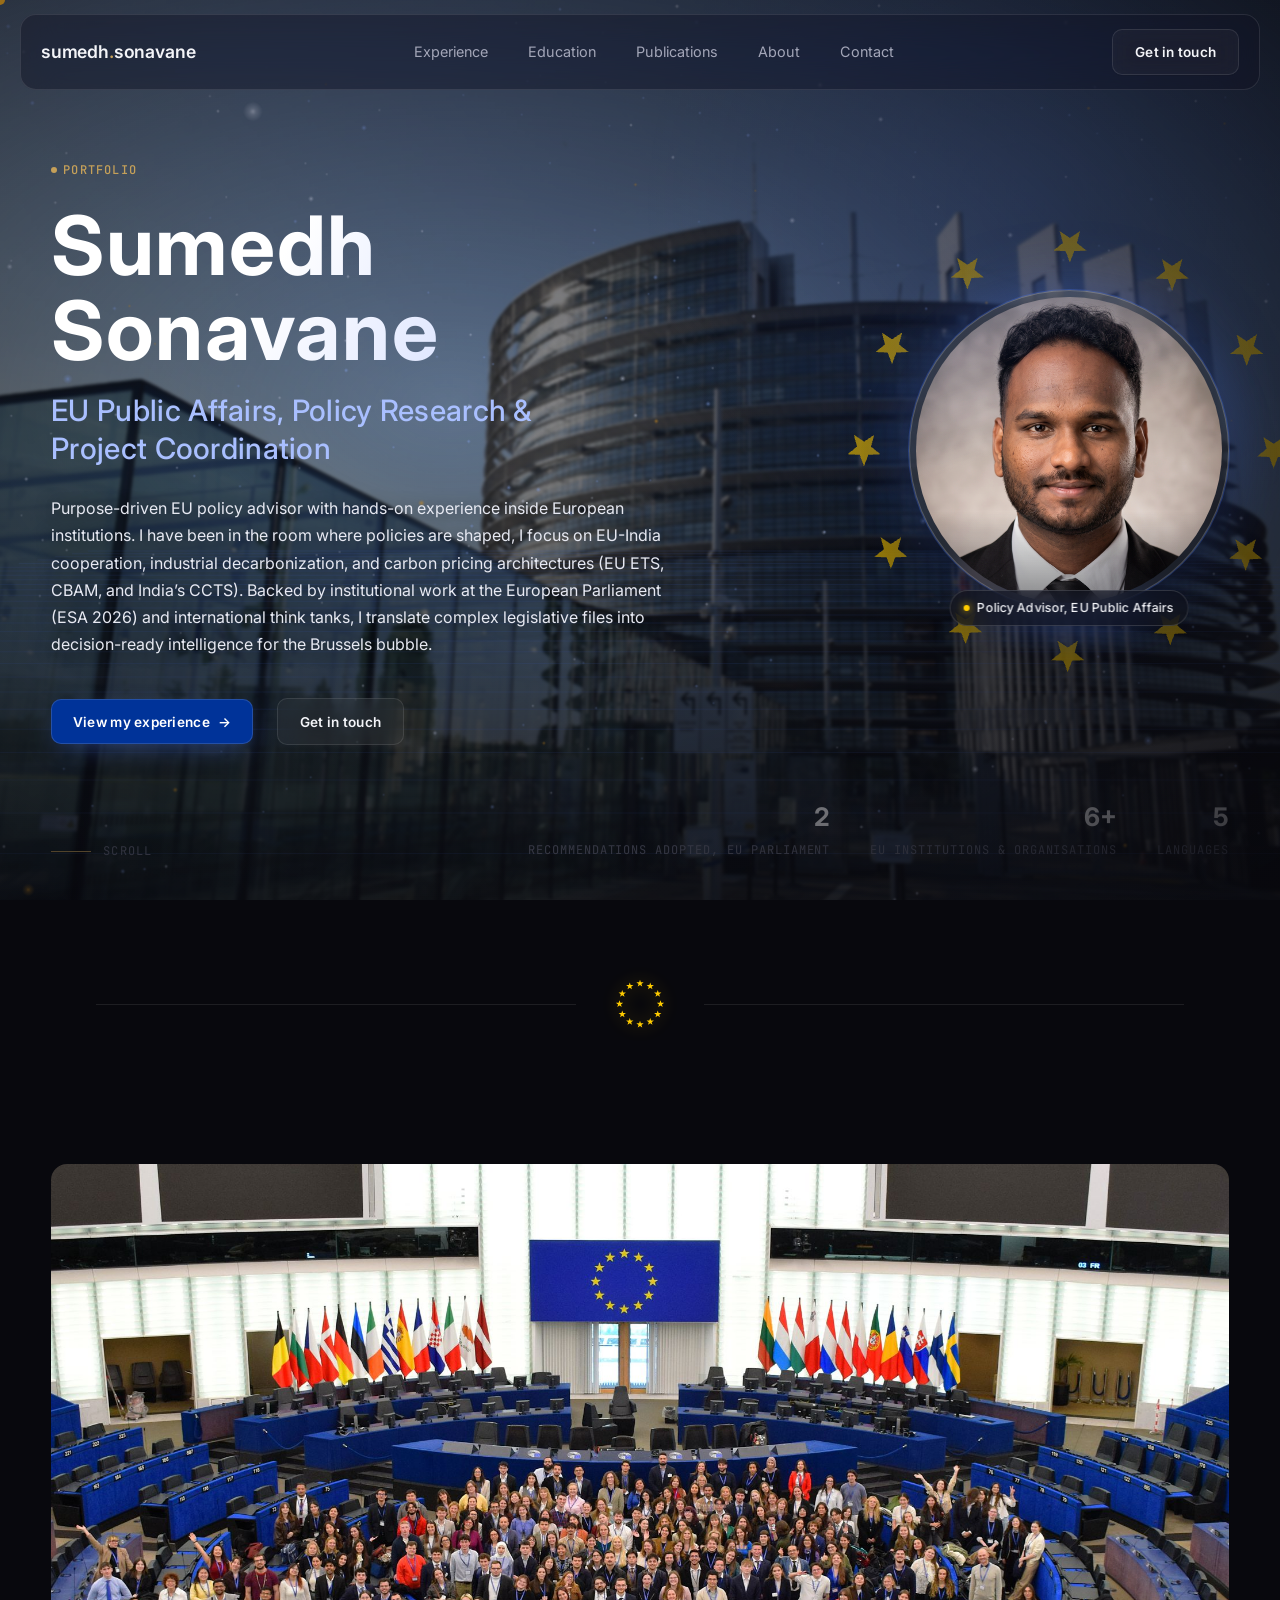
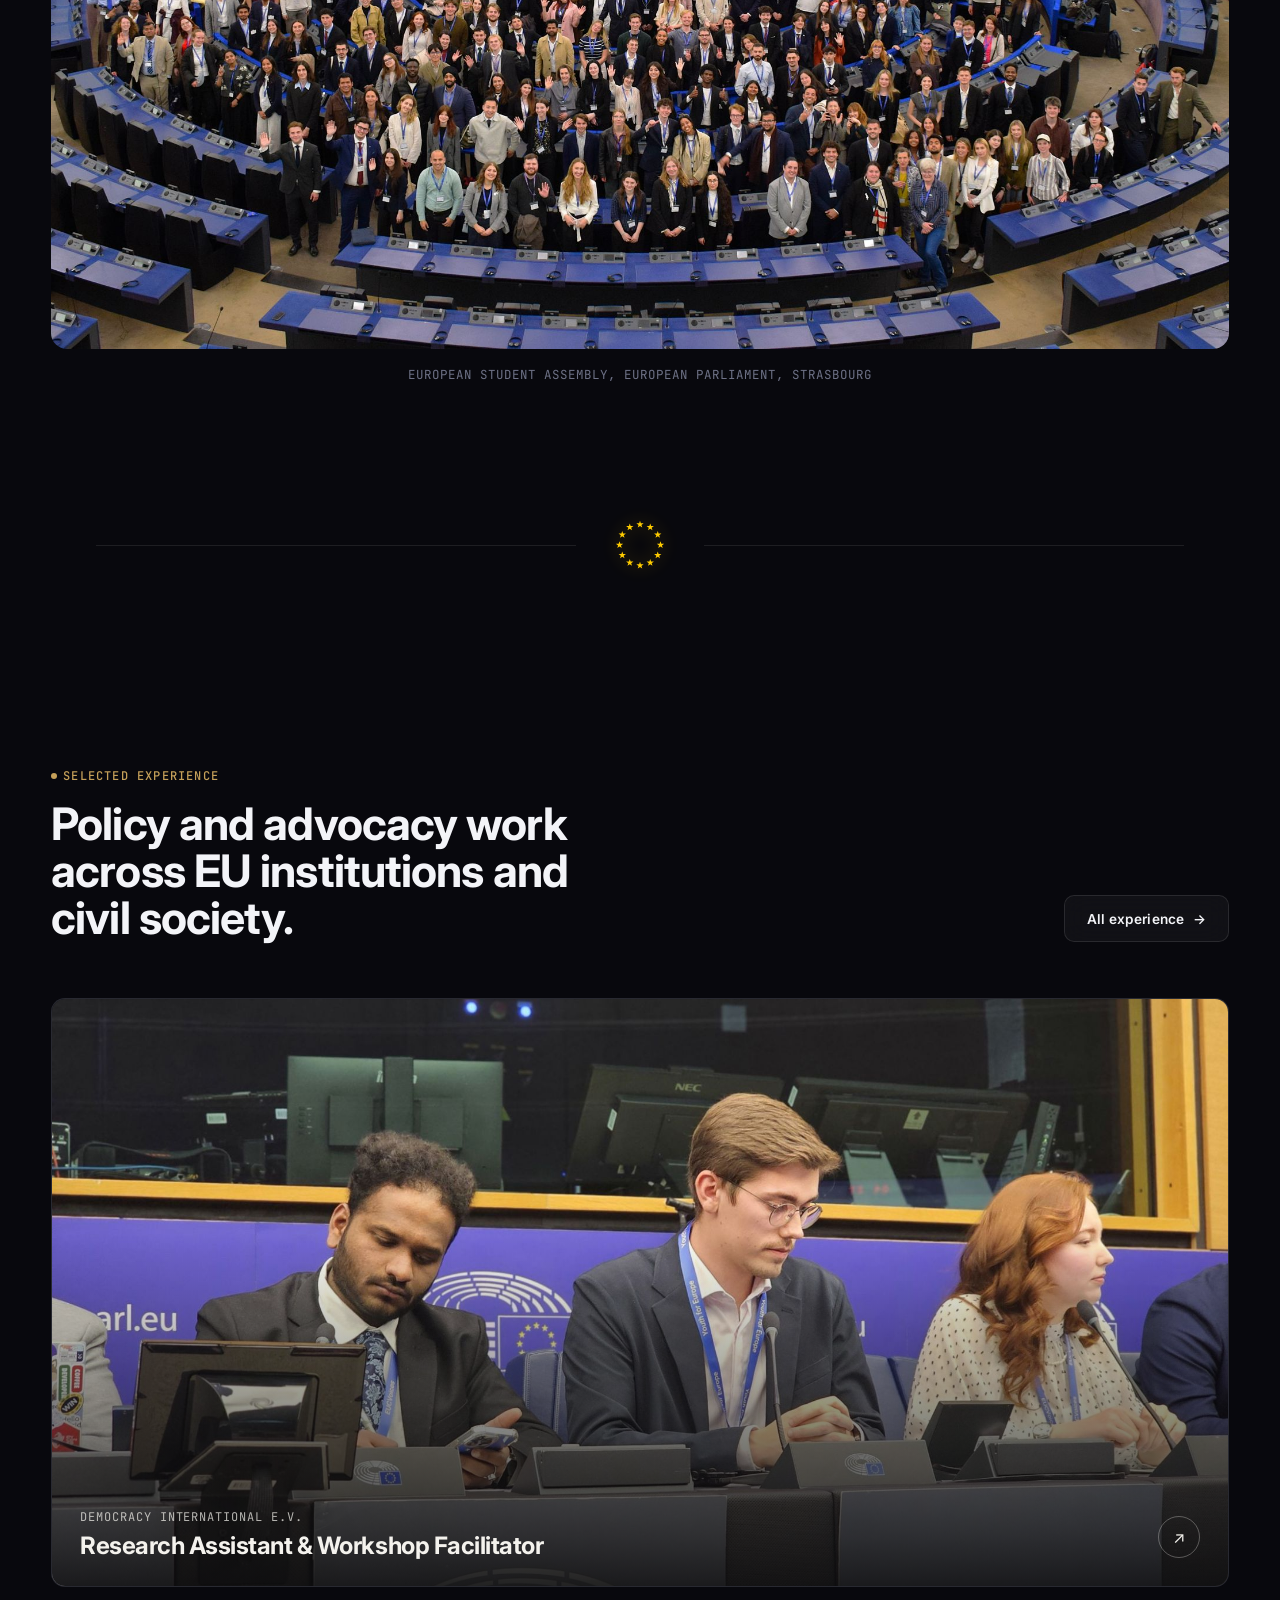
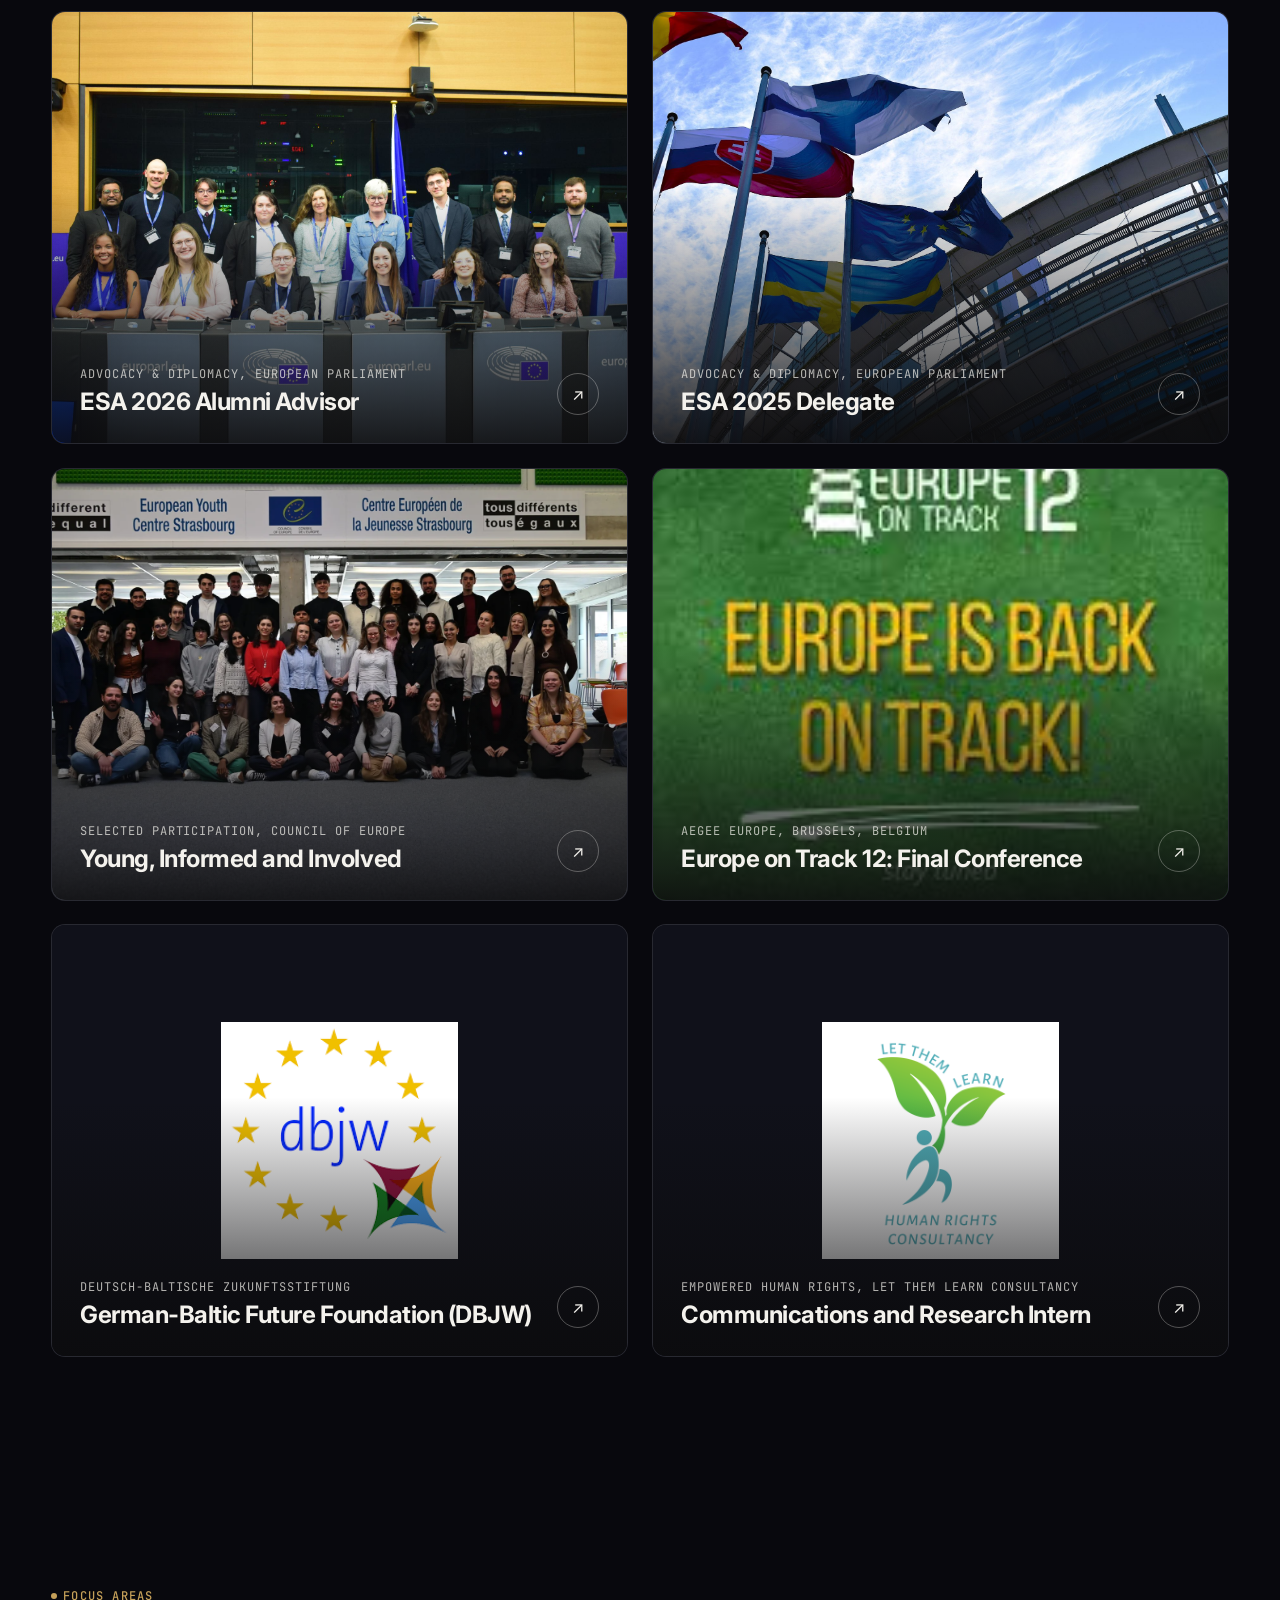
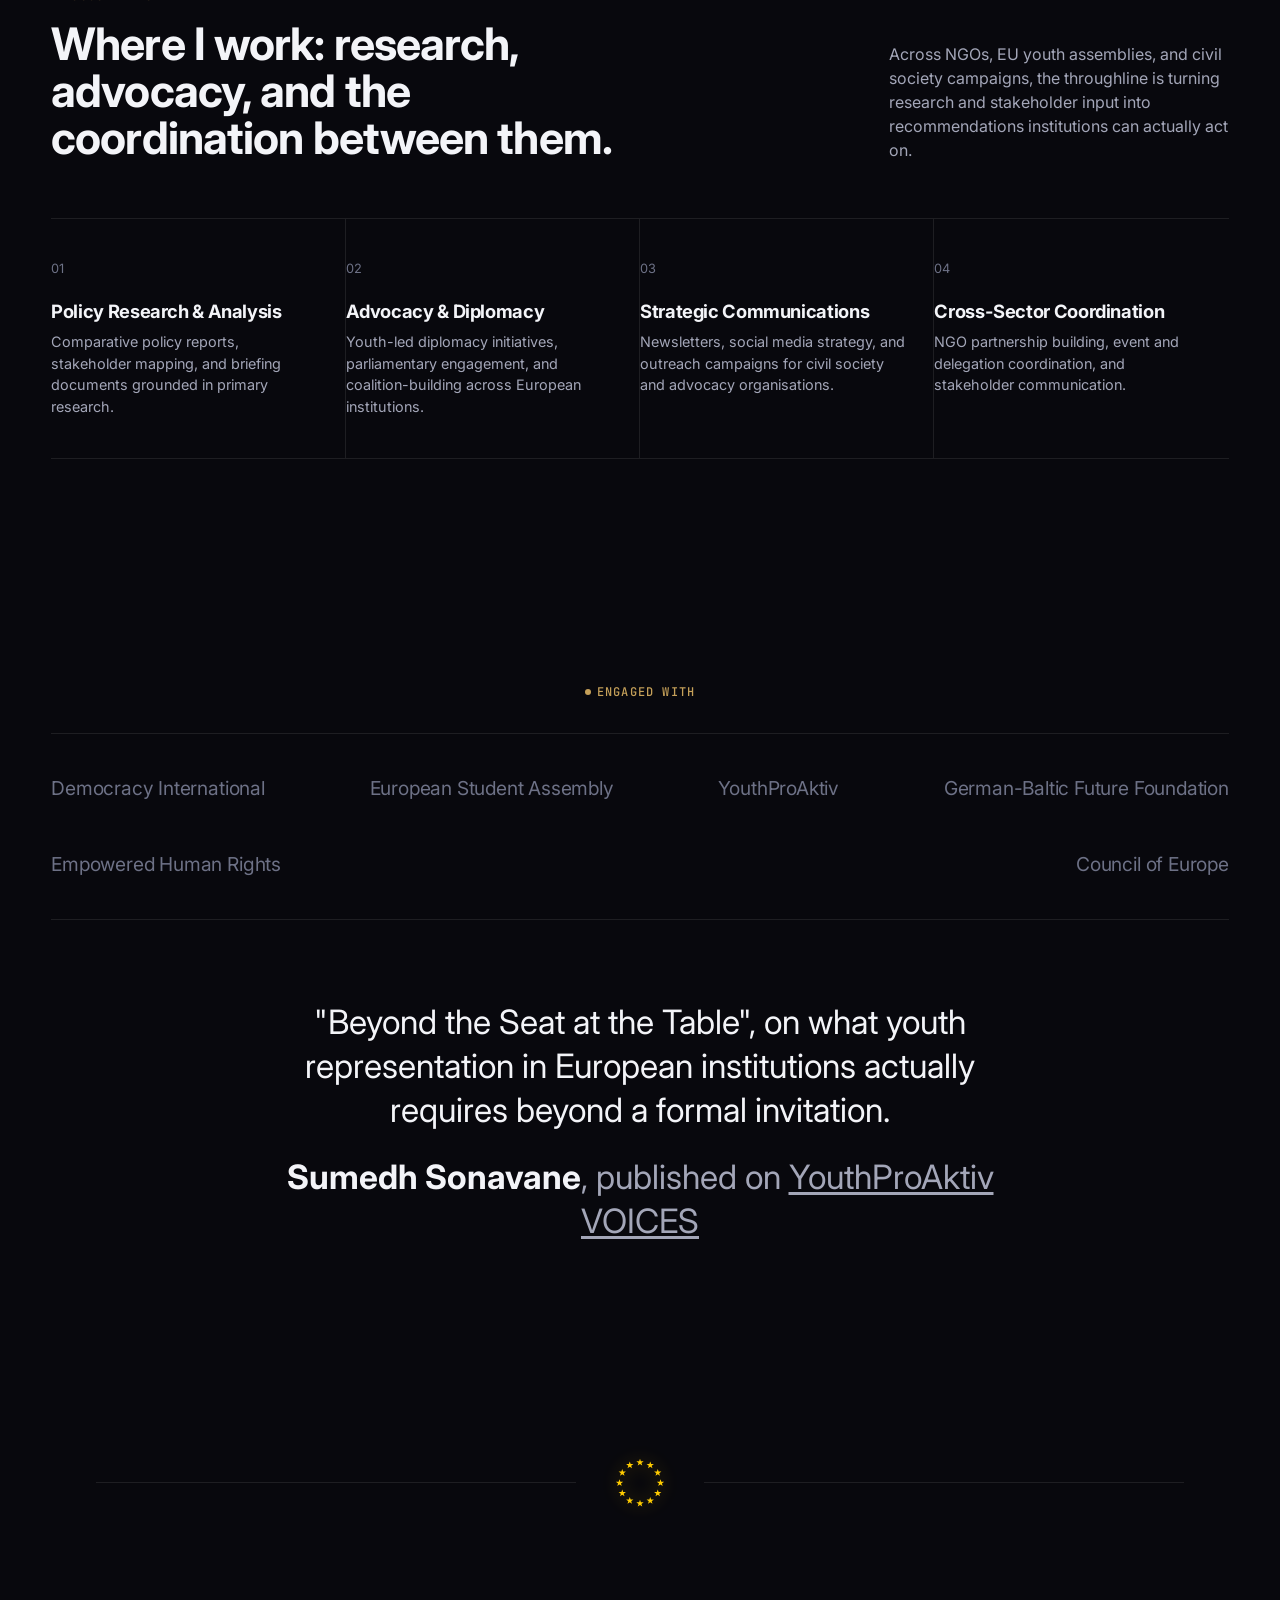
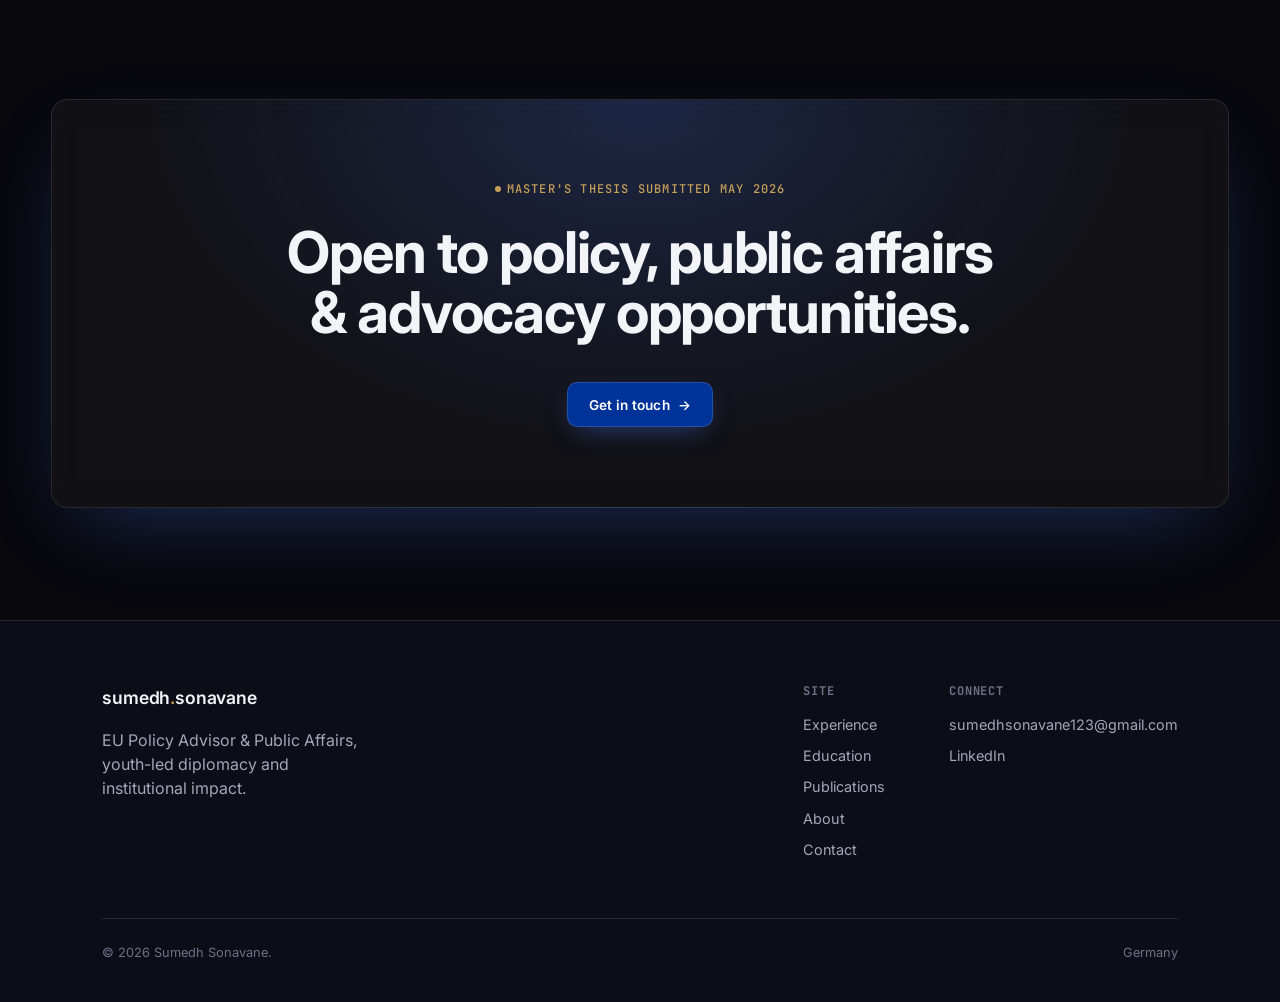
==== commit 2e7c81a0: "Add Empowered Human Rights logo and updated content" ====
--- a/index.html
+++ b/index.html
@@ -201,6 +201,18 @@
           <span class="work-card-arrow">↗</span>
         </div>
       </a>
+      <a href="experience/empowered-human-rights.html" class="work-card">
+        <div class="work-card-media" style="background:var(--bg-raised); display:flex; align-items:center; justify-content:center;">
+          <img src="images/let-them-learn-logo.png" alt="Let Them Learn Consultancy logo" style="width:55%; height:55%; object-fit:contain;" />
+        </div>
+        <div class="work-card-info">
+          <div>
+            <p class="work-card-tag">Empowered Human Rights, Let Them Learn Consultancy</p>
+            <h3 class="work-card-title">Communications and Research Intern</h3>
+          </div>
+          <span class="work-card-arrow">↗</span>
+        </div>
+      </a>
     </div>
   </div>
 </section>
